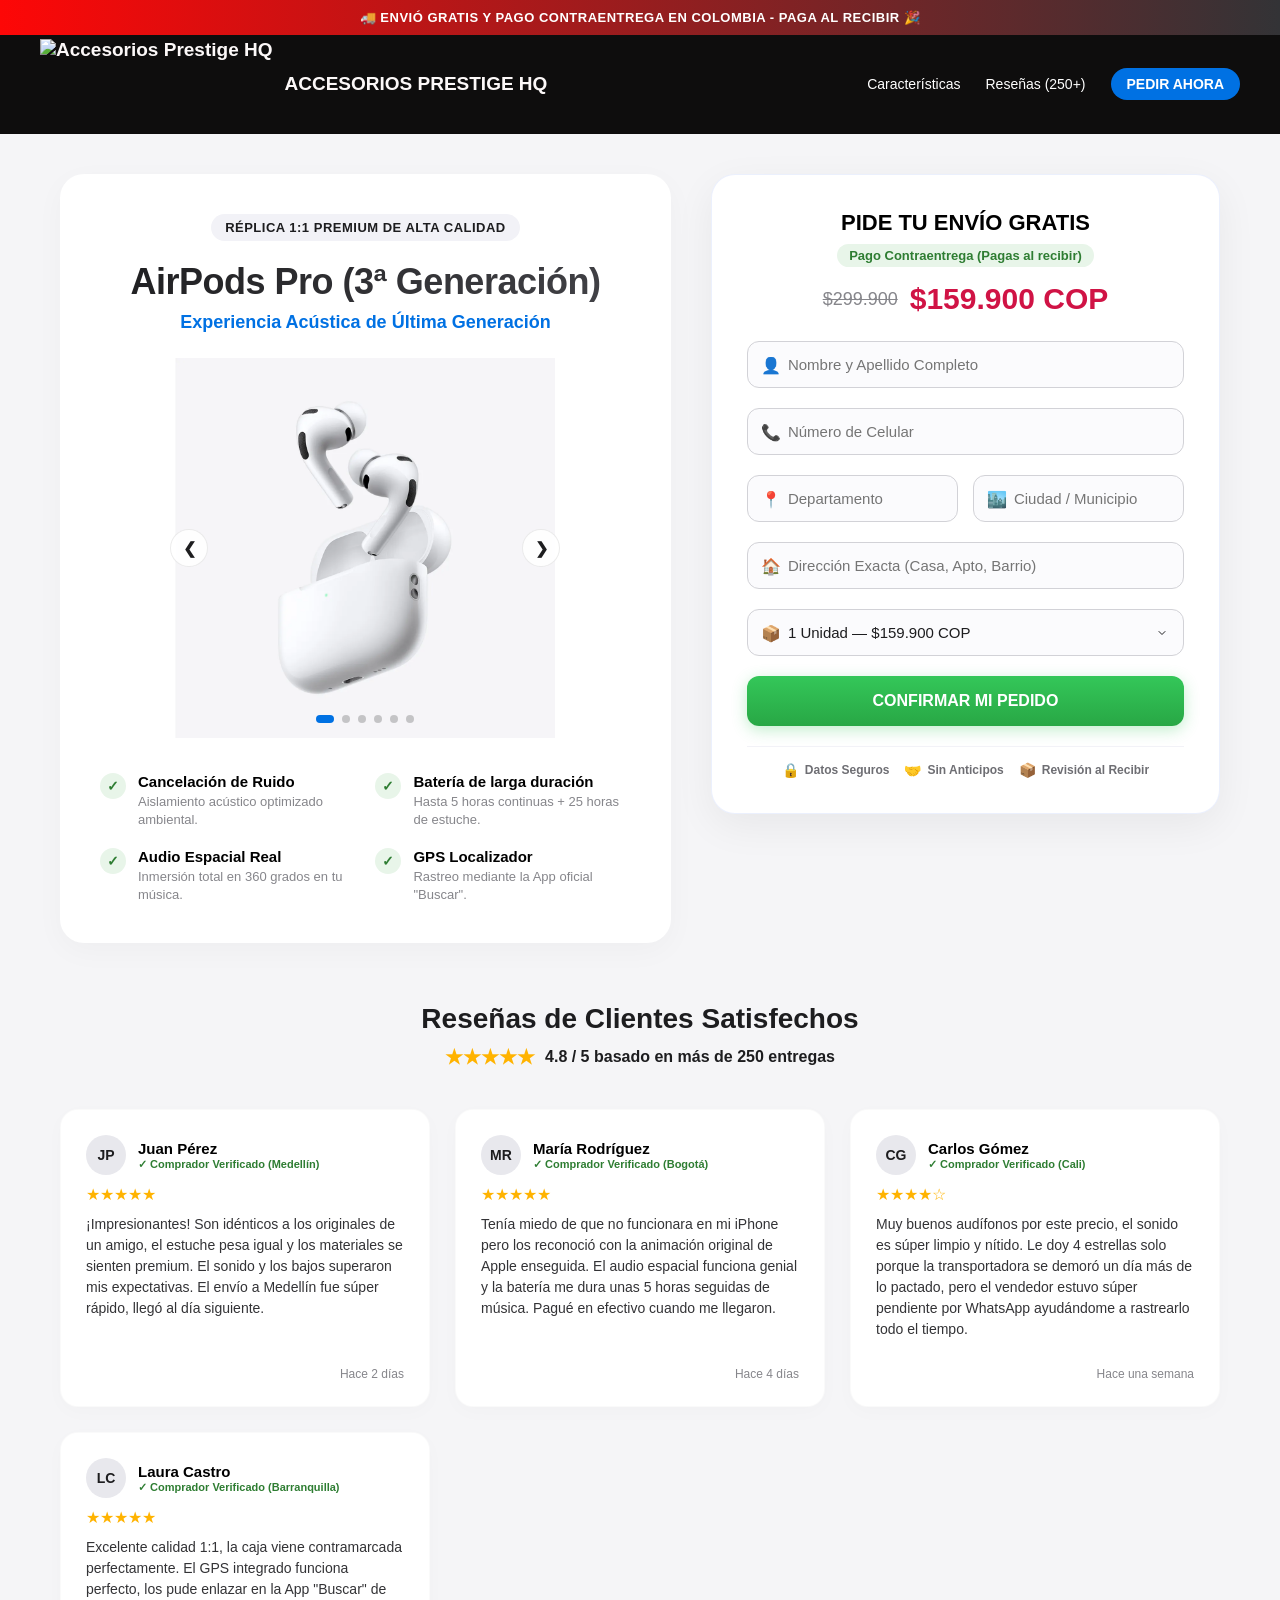
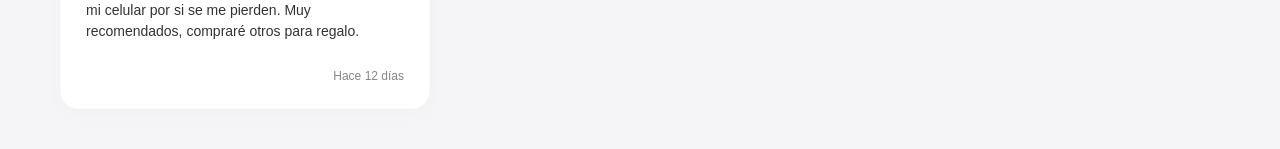
==== index.html @ 67b0e6d4 "LANDING PAGINA CREADA" ====
<!DOCTYPE html>
<html lang="es">
<head>
    <meta charset="UTF-8">
    <meta name="viewport" content="width=device-width, initial-scale=1.0">
    <title>AirPods Pro (3ª Generación) - Réplica 1:1 Premium</title>
    
    <link rel="icon" type="image/png" href="logo.png">
    
    <link rel="stylesheet" href="style.css">
</head>
<body>

    <div class="top-bar">
        🚚 ENVIÓ GRATIS Y PAGO CONTRAENTREGA EN COLOMBIA - PAGA AL RECIBIR 🎉
    </div>

    <nav class="navbar">
        <div class="logo-area">
            <img src="logo.png" alt="Accesorios Prestige HQ" class="brand-logo">
            <span>ACCESORIOS PRESTIGE HQ</span>
        </div>
        <ul class="nav-links">
            <li><a href="#caracteristicas">Características</a></li>
            <li><a href="#reseñas">Reseñas (250+)</a></li>
            <li><a href="#pedido-formulario" class="nav-btn">PEDIR AHORA</a></li>
        </ul>
    </nav>

    <div class="main-container">
        
        <section class="product-showcase" id="caracteristicas">
            <span class="badge-premium">RÉPLICA 1:1 PREMIUM DE ALTA CALIDAD</span>
            <h1 class="product-title">AirPods Pro (3ª Generación)</h1>
            <p class="product-subtitle">Experiencia Acústica de Última Generación</p>
            
            <div class="slider-container">
                <div class="slider">
                    <img src="airpods-1.png" alt="AirPods Pro 3ra Gen" class="slide active">
                    <img src="airpods-2.png" alt="Diseño Ergonómico" class="slide">
                    <img src="airpods-3.png" alt="Contenido de la caja" class="slide">
                    <img src="airpods-4.png" alt="Duración de batería" class="slide">
                    <img src="airpods-5.jpg" alt="Cancelación Activa de Ruido" class="slide">
                    <img src="airpods-6.jpg" alt="Ajuste seguro rediseñado" class="slide">
                </div>
                
                <button class="slider-btn prev-btn" onclick="moveSlide(-1)">&#10094;</button>
                <button class="slider-btn next-btn" onclick="moveSlide(1)">&#10095;</button>
                
                <div class="slider-dots">
                    <span class="dot active" onclick="currentSlide(0)"></span>
                    <span class="dot" onclick="currentSlide(1)"></span>
                    <span class="dot" onclick="currentSlide(2)"></span>
                    <span class="dot" onclick="currentSlide(3)"></span>
                    <span class="dot" onclick="currentSlide(4)"></span>
                    <span class="dot" onclick="currentSlide(5)"></span>
                </div>
            </div>

            <div class="features-list">
                <div class="feature-item">
                    <div class="feature-icon">✓</div>
                    <div class="feature-text">
                        <strong>Cancelación de Ruido</strong>
                        <span>Aislamiento acústico optimizado ambiental.</span>
                    </div>
                </div>
                <div class="feature-item">
                    <div class="feature-icon">✓</div>
                    <div class="feature-text">
                        <strong>Batería de larga duración</strong>
                        <span>Hasta 5 horas continuas + 25 horas de estuche.</span>
                    </div>
                </div>
                <div class="feature-item">
                    <div class="feature-icon">✓</div>
                    <div class="feature-text">
                        <strong>Audio Espacial Real</strong>
                        <span>Inmersión total en 360 grados en tu música.</span>
                    </div>
                </div>
                <div class="feature-item">
                    <div class="feature-icon">✓</div>
                    <div class="feature-text">
                        <strong>GPS Localizador</strong>
                        <span>Rastreo mediante la App oficial "Buscar".</span>
                    </div>
                </div>
            </div>
        </section>

        <section class="checkout-box" id="pedido-formulario">
            <div class="checkout-header">
                <h2>PIDE TU ENVÍO GRATIS</h2>
                <div class="shipping-badge">Pago Contraentrega (Pagas al recibir)</div>
                <div class="price-tag">
                    <span class="price-old">$299.900</span>
                    <span class="price-now">$159.900 COP</span>
                </div>
            </div>

            <form id="orderForm">
                <div class="form-grid">
                    
                    <div class="input-wrapper form-group-full">
                        <span class="input-icon">👤</span>
                        <input type="text" id="nombre" name="nombre" placeholder="Nombre y Apellido Completo" required>
                    </div>

                    <div class="input-wrapper form-group-full">
                        <span class="input-icon">📞</span>
                        <input type="tel" id="telefono" name="telefono" placeholder="Número de Celular" required>
                    </div>

                    <div class="input-wrapper">
                        <span class="input-icon">📍</span>
                        <input type="text" id="departamento" name="departamento" placeholder="Departamento" required>
                    </div>

                    <div class="input-wrapper">
                        <span class="input-icon">🏙️</span>
                        <input type="text" id="ciudad" name="ciudad" placeholder="Ciudad / Municipio" required>
                    </div>

                    <div class="input-wrapper form-group-full">
                        <span class="input-icon">🏠</span>
                        <input type="text" id="direccion" name="direccion" placeholder="Dirección Exacta (Casa, Apto, Barrio)" required>
                    </div>

                    <div class="input-wrapper form-group-full">
                        <span class="input-icon">📦</span>
                        <select id="cantidad" name="cantidad">
                            <option value="1">1 Unidad — $159.900 COP</option>
                            <option value="2">2 Unidades (Ahorra 15%) — $259.900 COP</option>
                            <option value="3">3 Unidades (Mayorista) — $329.900 COP</option>
                        </select>
                    </div>

                </div>

                <button type="submit" class="btn-submit-order" id="submitBtn">CONFIRMAR MI PEDIDO</button>
            </form>

            <div class="success-box" id="mensaje-exito">
                ¡Pedido registrado correctamente! 🎉 Nos comunicaremos contigo de inmediato por WhatsApp para coordinar la entrega en tu casa.
            </div>

            <div class="trust-badges">
                <div class="trust-item"><span class="icon">🔒</span> Datos Seguros</div>
                <div class="trust-item"><span class="icon">🤝</span> Sin Anticipos</div>
                <div class="trust-item"><span class="icon">📦</span> Revisión al Recibir</div>
            </div>
        </section>

    </div>

    <section class="reviews-section" id="reseñas">
        <div class="section-header">
            <h2>Reseñas de Clientes Satisfechos</h2>
            <div class="rating-overview">
                <span class="stars-global">★★★★★</span>
                <span><strong>4.8 / 5</strong> basado en más de 250 entregas</span>
            </div>
        </div>

        <div class="reviews-grid">
            <div class="review-card">
                <div class="review-top">
                    <div class="reviewer-info">
                        <div class="reviewer-avatar">JP</div>
                        <div>
                            <span class="reviewer-name">Juan Pérez</span>
                            <span class="reviewer-status">✓ Comprador Verificado (Medellín)</span>
                        </div>
                    </div>
                    <div class="stars-rating">★★★★★</div>
                    <p class="review-text">¡Impresionantes! Son idénticos a los originales de un amigo, el estuche pesa igual y los materiales se sienten premium. El sonido y los bajos superaron mis expectativas. El envío a Medellín fue súper rápido, llegó al día siguiente.</p>
                </div>
                <div class="review-date">Hace 2 días</div>
            </div>

            <div class="review-card">
                <div class="review-top">
                    <div class="reviewer-info">
                        <div class="reviewer-avatar">MR</div>
                        <div>
                            <span class="reviewer-name">María Rodríguez</span>
                            <span class="reviewer-status">✓ Comprador Verificado (Bogotá)</span>
                        </div>
                    </div>
                    <div class="stars-rating">★★★★★</div>
                    <p class="review-text">Tenía miedo de que no funcionara en mi iPhone pero los reconoció con la animación original de Apple enseguida. El audio espacial funciona genial y la batería me dura unas 5 horas seguidas de música. Pagué en efectivo cuando me llegaron.</p>
                </div>
                <div class="review-date">Hace 4 días</div>
            </div>

            <div class="review-card">
                <div class="review-top">
                    <div class="reviewer-info">
                        <div class="reviewer-avatar">CG</div>
                        <div>
                            <span class="reviewer-name">Carlos Gómez</span>
                            <span class="reviewer-status">✓ Comprador Verificado (Cali)</span>
                        </div>
                    </div>
                    <div class="stars-rating">★★★★☆</div>
                    <p class="review-text">Muy buenos audífonos por este precio, el sonido es súper limpio y nítido. Le doy 4 estrellas solo porque la transportadora se demoró un día más de lo pactado, pero el vendedor estuvo súper pendiente por WhatsApp ayudándome a rastrearlo todo el tiempo.</p>
                </div>
                <div class="review-date">Hace una semana</div>
            </div>

            <div class="review-card">
                <div class="review-top">
                    <div class="reviewer-info">
                        <div class="reviewer-avatar">LC</div>
                        <div>
                            <span class="reviewer-name">Laura Castro</span>
                            <span class="reviewer-status">✓ Comprador Verificado (Barranquilla)</span>
                        </div>
                    </div>
                    <div class="stars-rating">★★★★★</div>
                    <p class="review-text">Excelente calidad 1:1, la caja viene contramarcada perfectamente. El GPS integrado funciona perfecto, los pude enlazar en la App "Buscar" de mi celular por si se me pierden. Muy recomendados, compraré otros para regalo.</p>
                </div>
                <div class="review-date">Hace 12 días</div>
            </div>
        </div>
    </section>

    <script src="script.js"></script>
</body>
</html>
---- style.css ----
:root {
    --primary-blue: #0071e3;
    --primary-hover: #0077ed;
    --success-green: #34c759;
    --success-hover: #28a745;
    --bg-light: #f5f5f7;
    --text-dark: #fcf8f8;
    --text-muted: #86868b;
    --border-color: #d2d2d7;
}

* {
    margin: 0;
    padding: 0;
    box-sizing: border-box;
    font-family: -apple-system, BlinkMacSystemFont, "Segoe UI", Roboto, Helvetica, Arial, sans-serif;
}

body {
    background-color: var(--bg-light);
    color: var(--text-dark);
    overflow-x: hidden;
    -webkit-font-smoothing: antialiased;
}

/* Barra de Alerta superior - AHORA FIJA */
.top-bar {
    background: linear-gradient(90deg, #fd0707 0%, #333336 100%);
    color: #ffffff;
    text-align: center;
    padding: 10px 20px;
    font-size: 13px;
    font-weight: 600;
    letter-spacing: 0.5px;
    
    /* Código nuevo para fijarla */
    position: sticky;
    top: 0;
    z-index: 101; /* Un nivel más arriba que el menú */
}

/* Barra de Navegación - AHORA AJUSTADA */
.navbar {
    background-color: rgb(14, 13, 13);
    backdrop-filter: blur(20px);
    -webkit-backdrop-filter: blur(20px);
    border-bottom: 1px solid rgba(0, 0, 0, 0.05);
    padding: 4px 40px;
    display: flex;
    justify-content: space-between;
    align-items: center;
    
    position: sticky;
    top: 35px; /* <- Cambiado de 0 a 35px para que ruede debajo de la barra negra */
    z-index: 100;
}

.logo-area {
    display: flex;
    align-items: center;
    gap: 12px;
    font-weight: 700;
    font-size: 19px;
    color: var(--text-dark);
}

/* ESTILO DEL LOGO PREMIUM NUEVO */
.brand-logo {
    height: 90px; /* Ajuste óptico perfecto para tu logo */
    width: auto;
    object-fit: contain;
}

.nav-links {
    display: flex;
    gap: 25px;
    list-style: none;
}

.nav-links a {
    text-decoration: none;
    color: #ffffff;
    font-size: 14px;
    font-weight: 500;
    transition: color 0.2s;
}

.nav-links a:hover {
    color: var(--primary-blue);
}

.nav-btn {
    background-color: var(--primary-blue);
    color: white !important;
    padding: 8px 16px;
    border-radius: 20px;
    font-weight: 600 !important;
    transition: background 0.2s;
}

.nav-btn:hover {
    background-color: var(--primary-hover);
}

/* Contenedor Principal de Dos Columnas */
.main-container {
    max-width: 1200px;
    margin: 40px auto;
    padding: 0 20px;
    display: grid;
    grid-template-columns: 1.2fr 1fr;
    gap: 40px;
    align-items: start;
}

@media (max-width: 992px) {
    .main-container {
        grid-template-columns: 1fr;
        margin: 20px auto;
        gap: 30px;
    }
}

/* Columna Izquierda: Presentación de Producto */
.product-showcase {
    background: #ffffff;
    border-radius: 24px;
    padding: 40px;
    box-shadow: 0 8px 30px rgba(0, 0, 0, 0.03);
    text-align: center;
}

.badge-premium {
    display: inline-block;
    background-color: #f2f2f7;
    color: #1d1d1f;
    padding: 6px 14px;
    border-radius: 20px;
    font-size: 13px;
    font-weight: 600;
    margin-bottom: 20px;
    text-transform: uppercase;
    letter-spacing: 0.5px;
}

.product-title {
    font-size: 36px;
    font-weight: 800;
    line-height: 1.15;
    letter-spacing: -0.5px;
    margin-bottom: 10px;
    background: linear-gradient(135deg, #1d1d1f 0%, #434348 100%);
    -webkit-background-clip: text;
    -webkit-text-fill-color: transparent;
}

.product-subtitle {
    font-size: 18px;
    color: var(--primary-blue);
    font-weight: 600;
    margin-bottom: 25px;
}

/* ==========================================================================
   NUEVO BLOQUE: ESTILOS DEL CARRUSEL DE IMÁGENES INTERACTIVO
   ========================================================================== */
.slider-container {
    position: relative;
    max-width: 420px;
    margin: 20px auto;
    overflow: hidden;
    border-radius: 16px;
    background-color: #ffffff;
}

.slider {
    position: relative;
    width: 100%;
    height: 380px;
    display: flex;
    align-items: center;
    justify-content: center;
}

.slide {
    position: absolute;
    width: 100%;
    height: 100%;
    object-fit: contain;
    opacity: 0;
    transition: opacity 0.4s ease-in-out;
    pointer-events: none;
}

.slide.active {
    opacity: 1;
    pointer-events: auto;
}

/* Botones de Flechas del Carrusel */
.slider-btn {
    position: absolute;
    top: 50%;
    transform: translateY(-50%);
    background-color: rgba(255, 255, 255, 0.85);
    backdrop-filter: blur(4px);
    -webkit-backdrop-filter: blur(4px);
    color: #1d1d1f;
    border: 1px solid rgba(0,0,0,0.08);
    font-size: 16px;
    font-weight: bold;
    width: 38px;
    height: 38px;
    border-radius: 50%;
    cursor: pointer;
    display: flex;
    align-items: center;
    justify-content: center;
    transition: all 0.2s ease;
    z-index: 10;
}

.slider-btn:hover {
    background-color: #ffffff;
    box-shadow: 0 4px 12px rgba(0,0,0,0.15);
}

.prev-btn { left: 15px; }
.next-btn { right: 15px; }

/* Puntos Indicadores Inferiores */
.slider-dots {
    position: absolute;
    bottom: 15px;
    left: 50%;
    transform: translateX(-50%);
    display: flex;
    gap: 8px;
    z-index: 10;
}

.dot {
    width: 8px;
    height: 8px;
    border-radius: 50%;
    background-color: rgba(0, 0, 0, 0.2);
    cursor: pointer;
    transition: all 0.2s ease;
}

.dot.active {
    background-color: var(--primary-blue);
    width: 18px;
    border-radius: 4px;
}
/* ========================================================================== */

/* Características con iconos */
.features-list {
    text-align: left;
    margin-top: 35px;
    display: grid;
    grid-template-columns: 1fr 1fr;
    gap: 20px;
}

@media (max-width: 576px) {
    .features-list {
        grid-template-columns: 1fr;
    }
}

.feature-item {
    display: flex;
    align-items: flex-start;
    gap: 12px;
}

.feature-icon {
    background-color: #e8f5e9;
    color: #2e7d32;
    width: 26px;
    height: 26px;
    border-radius: 50%;
    display: flex;
    align-items: center;
    justify-content: center;
    font-size: 14px;
    flex-shrink: 0;
    font-weight: bold;
}

.feature-text strong {
    display: block;
    font-size: 15px;
    margin-bottom: 2px;
    color: black;
}

.feature-text span {
    font-size: 13px;
    color: var(--text-muted);
}

/* Columna Derecha: Formulario Moderno */
.checkout-box {
    background: #ffffff;
    border-radius: 24px;
    padding: 35px;
    box-shadow: 0 12px 40px rgba(0, 0, 0, 0.06);
    border: 1px solid rgba(0, 71, 227, 0.08);
    position: sticky;
    top: 140px; /* Ajustado para que ruede bien debajo del navbar negro fijo */
}

.checkout-header {
    text-align: center;
    margin-bottom: 25px;
    color: black;
}

.checkout-header h2 {
    font-size: 22px;
    font-weight: 700;
    margin-bottom: 8px;
}

.price-tag {
    display: flex;
    align-items: center;
    justify-content: center;
    gap: 12px;
    margin: 15px 0;
}

.price-now {
    font-size: 30px;
    font-weight: 800;
    color: #d01345;
}

.price-old {
    font-size: 18px;
    text-decoration: line-through;
    color: var(--text-muted);
}

.shipping-badge {
    display: inline-block;
    background-color: #e8f5e9;
    color: #2e7d32;
    padding: 4px 12px;
    border-radius: 12px;
    font-size: 13px;
    font-weight: 700;
}

/* Grid de Inputs */
.form-grid {
    display: grid;
    grid-template-columns: 1fr 1fr;
    gap: 15px;
}

@media (max-width: 576px) {
    .form-grid {
        grid-template-columns: 1fr;
    }
}

.form-group-full {
    grid-column: span 2;
}

@media (max-width: 576px) {
    .form-group-full {
        grid-column: span 1;
    }
}

.input-wrapper {
    position: relative;
    margin-bottom: 5px;
}

.input-wrapper input, .input-wrapper select {
    width: 100%;
    padding: 14px 14px 14px 40px;
    border: 1px solid var(--border-color);
    border-radius: 12px;
    font-size: 15px;
    color: #1d1d1f; /* Corregido: Letra oscura dentro de los campos para que se pueda leer bien */
    background-color: #fbfbfd;
    transition: all 0.2s;
    outline: none;
    appearance: none;
    -webkit-appearance: none;
}

.input-wrapper select {
    padding-right: 40px;
    background-image: url("data:image/svg+xml,%3Csvg xmlns='http://www.w3.org/2000/svg' width='12' height='12' viewBox='0 0 24 24' fill='none' stroke='%231d1d1f' stroke-width='2' stroke-linecap='round' stroke-linejoin='round'%3E%3Cpolyline points='6 9 12 15 18 9'%3E%3C/polyline%3E%3C/svg%3E");
    background-repeat: no-repeat;
    background-position: calc(100% - 15px) center;
}

.input-wrapper input:focus, .input-wrapper select:focus {
    border-color: var(--primary-blue);
    background-color: #ffffff;
    box-shadow: 0 0 0 4px rgba(0, 113, 227, 0.1);
}

.input-icon {
    position: absolute;
    left: 14px;
    top: 50%;
    transform: translateY(-50%);
    color: #86868b;
    font-size: 16px;
    display: flex;
    align-items: center;
    justify-content: center;
    pointer-events: none;
}

.btn-submit-order {
    width: 100%;
    background: linear-gradient(180deg, #34c759 0%, #28a745 100%);
    color: white;
    border: none;
    padding: 16px;
    font-size: 16px;
    font-weight: 700;
    border-radius: 12px;
    cursor: pointer;
    margin-top: 15px;
    box-shadow: 0 4px 15px rgba(52, 199, 89, 0.3);
    transition: all 0.2s;
}

.btn-submit-order:hover {
    transform: translateY(-1px);
    box-shadow: 0 6px 20px rgba(52, 199, 89, 0.4);
}

.btn-submit-order:disabled {
    background: #d2d2d7;
    box-shadow: none;
    cursor: not-allowed;
}

/* Sellos de Confianza */
.trust-badges {
    display: flex;
    justify-content: center;
    gap: 15px;
    margin-top: 20px;
    padding-top: 15px;
    border-top: 1px solid #f2f2f7;
}

.trust-item {
    display: flex;
    align-items: center;
    gap: 6px;
    font-size: 12px;
    font-weight: 600;
    color: #6e6e73;
}

.trust-item span.icon {
    color: #28a745;
    font-size: 14px;
}

/* Sección de Reseñas */
.reviews-section {
    max-width: 1200px;
    margin: 60px auto 40px auto;
    padding: 0 20px;
}

.section-header {
    text-align: center;
    margin-bottom: 40px;
    color: #1d1d1f;
}

.section-header h2 {
    font-size: 28px;
    font-weight: 700;
    margin-bottom: 10px;
}

.rating-overview {
    display: flex;
    align-items: center;
    justify-content: center;
    gap: 10px;
    font-size: 16px;
    font-weight: 600;
}

.stars-global {
    color: #ffb300;
    font-size: 20px;
}

.reviews-grid {
    display: grid;
    grid-template-columns: repeat(auto-fit, minmax(300px, 1fr));
    gap: 25px;
}

.review-card {
    background: #ffffff;
    border-radius: 18px;
    padding: 25px;
    box-shadow: 0 5px 20px rgba(0,0,0,0.02);
    border: 1px solid rgba(0,0,0,0.02);
    display: flex;
    flex-direction: column;
    justify-content: space-between;
}

.review-top {
    margin-bottom: 12px;
}

.reviewer-info {
    display: flex;
    align-items: center;
    gap: 12px;
    margin-bottom: 10px;
}

.reviewer-avatar {
    width: 40px;
    height: 40px;
    background-color: #e8e8ed;
    border-radius: 50%;
    display: flex;
    align-items: center;
    justify-content: center;
    font-weight: 700;
    color: #1d1d1f; /* Ajustado el  avatar del cliente para leer las iniciales en negro */
    font-size: 14px;
}

.reviewer-name {
    font-size: 15px;
    font-weight: 600;
    color: black;
}

.reviewer-status {
    display: block;
    font-size: 11px;
    color: #2e7d32;
    font-weight: 600;
}

.stars-rating {
    color: #ffb300;
    font-size: 16px;
    margin-bottom: 10px;
}

.review-text {
    font-size: 14px;
    line-height: 1.5;
    color: #333336;
}

.review-date {
    font-size: 12px;
    color: var(--text-muted);
    margin-top: 15px;
    text-align: right;
}

/* Mensaje Éxito */
.success-box {
    display: none;
    background-color: #e8f5e9;
    border: 1px solid #c8e6c9;
    color: #2e7d32;
    padding: 20px;
    border-radius: 12px;
    text-align: center;
    margin-top: 20px;
    font-weight: 600;
}
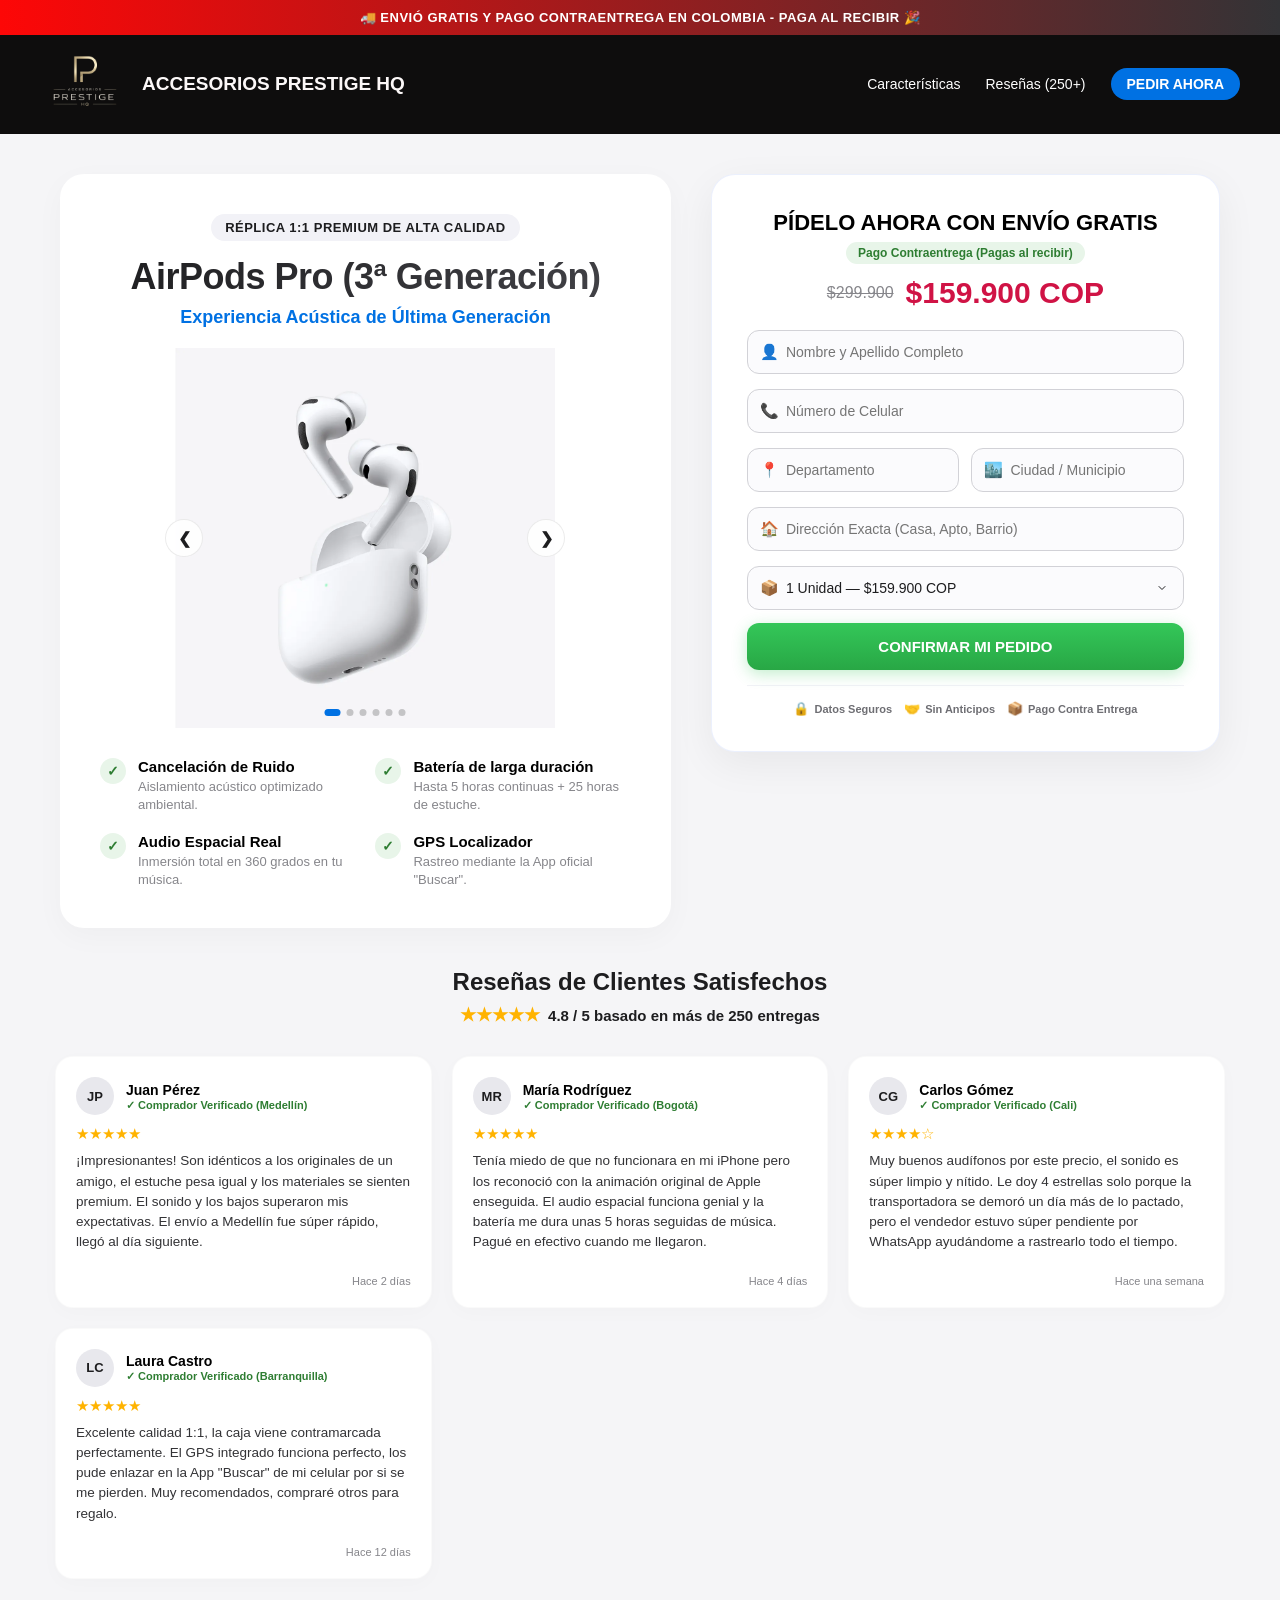
==== commit 31aee944: "AJUSTES ajustes en texto" ====
--- a/index.html
+++ b/index.html
@@ -91,7 +91,7 @@
 
         <section class="checkout-box" id="pedido-formulario">
             <div class="checkout-header">
-                <h2>PIDE TU ENVÍO GRATIS</h2>
+                <h2>PÍDELO AHORA CON ENVÍO GRATIS</h2>
                 <div class="shipping-badge">Pago Contraentrega (Pagas al recibir)</div>
                 <div class="price-tag">
                     <span class="price-old">$299.900</span>
@@ -148,7 +148,7 @@
             <div class="trust-badges">
                 <div class="trust-item"><span class="icon">🔒</span> Datos Seguros</div>
                 <div class="trust-item"><span class="icon">🤝</span> Sin Anticipos</div>
-                <div class="trust-item"><span class="icon">📦</span> Revisión al Recibir</div>
+                <div class="trust-item"><span class="icon">📦</span> Pago Contra Entrega</div>
             </div>
         </section>
 
--- a/style.css
+++ b/style.css
@@ -23,7 +23,7 @@
     -webkit-font-smoothing: antialiased;
 }
 
-/* Barra de Alerta superior - AHORA FIJA */
+/* Barra de Alerta superior - FIJA */
 .top-bar {
     background: linear-gradient(90deg, #fd0707 0%, #333336 100%);
     color: #ffffff;
@@ -32,27 +32,30 @@
     font-size: 13px;
     font-weight: 600;
     letter-spacing: 0.5px;
-    
-    /* Código nuevo para fijarla */
     position: sticky;
     top: 0;
-    z-index: 101; /* Un nivel más arriba que el menú */
-}
-
-/* Barra de Navegación - AHORA AJUSTADA */
+    z-index: 101;
+}
+
+/* Barra de Navegación adaptable */
 .navbar {
     background-color: rgb(14, 13, 13);
     backdrop-filter: blur(20px);
     -webkit-backdrop-filter: blur(20px);
     border-bottom: 1px solid rgba(0, 0, 0, 0.05);
-    padding: 4px 40px;
+    padding: 8px 15px; 
     display: flex;
     justify-content: space-between;
     align-items: center;
-    
     position: sticky;
-    top: 35px; /* <- Cambiado de 0 a 35px para que ruede debajo de la barra negra */
+    top: 35px; 
     z-index: 100;
+}
+
+@media (min-width: 768px) {
+    .navbar {
+        padding: 4px 40px;
+    }
 }
 
 .logo-area {
@@ -60,29 +63,52 @@
     align-items: center;
     gap: 12px;
     font-weight: 700;
-    font-size: 19px;
+    font-size: 16px;
     color: var(--text-dark);
 }
 
-/* ESTILO DEL LOGO PREMIUM NUEVO */
+@media (min-width: 576px) {
+    .logo-area {
+        font-size: 19px;
+    }
+}
+
 .brand-logo {
-    height: 90px; /* Ajuste óptico perfecto para tu logo */
+    height: 60px;
     width: auto;
     object-fit: contain;
 }
 
+@media (min-width: 768px) {
+    .brand-logo {
+        height: 90px;
+    }
+}
+
 .nav-links {
     display: flex;
-    gap: 25px;
+    gap: 12px;
     list-style: none;
+}
+
+@media (min-width: 768px) {
+    .nav-links {
+        gap: 25px;
+    }
 }
 
 .nav-links a {
     text-decoration: none;
     color: #ffffff;
-    font-size: 14px;
+    font-size: 12px;
     font-weight: 500;
     transition: color 0.2s;
+}
+
+@media (min-width: 768px) {
+    .nav-links a {
+        font-size: 14px;
+    }
 }
 
 .nav-links a:hover {
@@ -92,32 +118,39 @@
 .nav-btn {
     background-color: var(--primary-blue);
     color: white !important;
-    padding: 8px 16px;
+    padding: 6px 12px;
     border-radius: 20px;
     font-weight: 600 !important;
     transition: background 0.2s;
 }
 
+@media (min-width: 768px) {
+    .nav-btn {
+        padding: 8px 16px;
+    }
+}
+
 .nav-btn:hover {
     background-color: var(--primary-hover);
 }
 
-/* Contenedor Principal de Dos Columnas */
+/* Contenedor Principal (Celular: 1 Columna, PC: 2 Columnas) */
 .main-container {
     max-width: 1200px;
-    margin: 40px auto;
-    padding: 0 20px;
+    margin: 20px auto;
+    padding: 0 15px;
     display: grid;
-    grid-template-columns: 1.2fr 1fr;
-    gap: 40px;
+    grid-template-columns: 1fr;
+    gap: 25px;
     align-items: start;
 }
 
-@media (max-width: 992px) {
+@media (min-width: 993px) {
     .main-container {
-        grid-template-columns: 1fr;
-        margin: 20px auto;
-        gap: 30px;
+        grid-template-columns: 1.2fr 1fr;
+        margin: 40px auto;
+        padding: 0 20px;
+        gap: 40px;
     }
 }
 
@@ -125,9 +158,15 @@
 .product-showcase {
     background: #ffffff;
     border-radius: 24px;
-    padding: 40px;
+    padding: 25px;
     box-shadow: 0 8px 30px rgba(0, 0, 0, 0.03);
     text-align: center;
+}
+
+@media (min-width: 768px) {
+    .product-showcase {
+        padding: 40px;
+    }
 }
 
 .badge-premium {
@@ -136,15 +175,21 @@
     color: #1d1d1f;
     padding: 6px 14px;
     border-radius: 20px;
-    font-size: 13px;
-    font-weight: 600;
-    margin-bottom: 20px;
+    font-size: 11px;
+    font-weight: 600;
+    margin-bottom: 15px;
     text-transform: uppercase;
     letter-spacing: 0.5px;
 }
 
+@media (min-width: 768px) {
+    .badge-premium {
+        font-size: 13px;
+    }
+}
+
 .product-title {
-    font-size: 36px;
+    font-size: 26px;
     font-weight: 800;
     line-height: 1.15;
     letter-spacing: -0.5px;
@@ -154,20 +199,31 @@
     -webkit-text-fill-color: transparent;
 }
 
+@media (min-width: 768px) {
+    .product-title {
+        font-size: 36px;
+    }
+}
+
 .product-subtitle {
-    font-size: 18px;
+    font-size: 15px;
     color: var(--primary-blue);
     font-weight: 600;
-    margin-bottom: 25px;
-}
-
-/* ==========================================================================
-   NUEVO BLOQUE: ESTILOS DEL CARRUSEL DE IMÁGENES INTERACTIVO
-   ========================================================================== */
+    margin-bottom: 20px;
+}
+
+@media (min-width: 768px) {
+    .product-subtitle {
+        font-size: 18px;
+    }
+}
+
+/* Carrusel de Imágenes Responsivo */
 .slider-container {
     position: relative;
+    width: 100%;
     max-width: 420px;
-    margin: 20px auto;
+    margin: 15px auto;
     overflow: hidden;
     border-radius: 16px;
     background-color: #ffffff;
@@ -176,10 +232,16 @@
 .slider {
     position: relative;
     width: 100%;
-    height: 380px;
-    display: flex;
-    align-items: center;
-    justify-content: center;
+    height: 300px;
+    display: flex;
+    align-items: center;
+    justify-content: center;
+}
+
+@media (min-width: 768px) {
+    .slider {
+        height: 380px;
+    }
 }
 
 .slide {
@@ -197,7 +259,6 @@
     pointer-events: auto;
 }
 
-/* Botones de Flechas del Carrusel */
 .slider-btn {
     position: absolute;
     top: 50%;
@@ -207,10 +268,10 @@
     -webkit-backdrop-filter: blur(4px);
     color: #1d1d1f;
     border: 1px solid rgba(0,0,0,0.08);
-    font-size: 16px;
+    font-size: 14px;
     font-weight: bold;
-    width: 38px;
-    height: 38px;
+    width: 34px;
+    height: 34px;
     border-radius: 50%;
     cursor: pointer;
     display: flex;
@@ -218,6 +279,14 @@
     justify-content: center;
     transition: all 0.2s ease;
     z-index: 10;
+}
+
+@media (min-width: 768px) {
+    .slider-btn {
+        width: 38px;
+        height: 38px;
+        font-size: 16px;
+    }
 }
 
 .slider-btn:hover {
@@ -225,23 +294,22 @@
     box-shadow: 0 4px 12px rgba(0,0,0,0.15);
 }
 
-.prev-btn { left: 15px; }
-.next-btn { right: 15px; }
-
-/* Puntos Indicadores Inferiores */
+.prev-btn { left: 10px; }
+.next-btn { right: 10px; }
+
 .slider-dots {
     position: absolute;
-    bottom: 15px;
+    bottom: 12px;
     left: 50%;
     transform: translateX(-50%);
     display: flex;
-    gap: 8px;
+    gap: 6px;
     z-index: 10;
 }
 
 .dot {
-    width: 8px;
-    height: 8px;
+    width: 7px;
+    height: 7px;
     border-radius: 50%;
     background-color: rgba(0, 0, 0, 0.2);
     cursor: pointer;
@@ -250,23 +318,23 @@
 
 .dot.active {
     background-color: var(--primary-blue);
-    width: 18px;
+    width: 16px;
     border-radius: 4px;
 }
-/* ========================================================================== */
-
-/* Características con iconos */
+
+/* Características en lista */
 .features-list {
     text-align: left;
-    margin-top: 35px;
+    margin-top: 30px;
     display: grid;
-    grid-template-columns: 1fr 1fr;
-    gap: 20px;
-}
-
-@media (max-width: 576px) {
+    grid-template-columns: 1fr;
+    gap: 15px;
+}
+
+@media (min-width: 577px) {
     .features-list {
-        grid-template-columns: 1fr;
+        grid-template-columns: 1fr 1fr;
+        gap: 20px;
     }
 }
 
@@ -302,27 +370,41 @@
     color: var(--text-muted);
 }
 
-/* Columna Derecha: Formulario Moderno */
+/* Caja de Pedido Adaptable */
 .checkout-box {
     background: #ffffff;
     border-radius: 24px;
-    padding: 35px;
+    padding: 22px;
     box-shadow: 0 12px 40px rgba(0, 0, 0, 0.06);
     border: 1px solid rgba(0, 71, 227, 0.08);
-    position: sticky;
-    top: 140px; /* Ajustado para que ruede bien debajo del navbar negro fijo */
+    position: relative;
+    top: 0;
+}
+
+@media (min-width: 993px) {
+    .checkout-box {
+        padding: 35px;
+        position: sticky;
+        top: 140px; 
+    }
 }
 
 .checkout-header {
     text-align: center;
-    margin-bottom: 25px;
+    margin-bottom: 20px;
     color: black;
 }
 
 .checkout-header h2 {
-    font-size: 22px;
+    font-size: 20px;
     font-weight: 700;
-    margin-bottom: 8px;
+    margin-bottom: 6px;
+}
+
+@media (min-width: 768px) {
+    .checkout-header h2 {
+        font-size: 22px;
+    }
 }
 
 .price-tag {
@@ -330,17 +412,23 @@
     align-items: center;
     justify-content: center;
     gap: 12px;
-    margin: 15px 0;
+    margin: 12px 0;
 }
 
 .price-now {
-    font-size: 30px;
+    font-size: 26px;
     font-weight: 800;
     color: #d01345;
 }
 
+@media (min-width: 768px) {
+    .price-now {
+        font-size: 30px;
+    }
+}
+
 .price-old {
-    font-size: 18px;
+    font-size: 16px;
     text-decoration: line-through;
     color: var(--text-muted);
 }
@@ -351,15 +439,14 @@
     color: #2e7d32;
     padding: 4px 12px;
     border-radius: 12px;
-    font-size: 13px;
+    font-size: 12px;
     font-weight: 700;
 }
 
-/* Grid de Inputs */
 .form-grid {
     display: grid;
     grid-template-columns: 1fr 1fr;
-    gap: 15px;
+    gap: 12px;
 }
 
 @media (max-width: 576px) {
@@ -380,16 +467,16 @@
 
 .input-wrapper {
     position: relative;
-    margin-bottom: 5px;
+    margin-bottom: 3px;
 }
 
 .input-wrapper input, .input-wrapper select {
     width: 100%;
-    padding: 14px 14px 14px 40px;
+    padding: 13px 13px 13px 38px;
     border: 1px solid var(--border-color);
     border-radius: 12px;
-    font-size: 15px;
-    color: #1d1d1f; /* Corregido: Letra oscura dentro de los campos para que se pueda leer bien */
+    font-size: 14px;
+    color: #1d1d1f; 
     background-color: #fbfbfd;
     transition: all 0.2s;
     outline: none;
@@ -398,7 +485,7 @@
 }
 
 .input-wrapper select {
-    padding-right: 40px;
+    padding-right: 38px;
     background-image: url("data:image/svg+xml,%3Csvg xmlns='http://www.w3.org/2000/svg' width='12' height='12' viewBox='0 0 24 24' fill='none' stroke='%231d1d1f' stroke-width='2' stroke-linecap='round' stroke-linejoin='round'%3E%3Cpolyline points='6 9 12 15 18 9'%3E%3C/polyline%3E%3C/svg%3E");
     background-repeat: no-repeat;
     background-position: calc(100% - 15px) center;
@@ -412,11 +499,11 @@
 
 .input-icon {
     position: absolute;
-    left: 14px;
+    left: 13px;
     top: 50%;
     transform: translateY(-50%);
     color: #86868b;
-    font-size: 16px;
+    font-size: 15px;
     display: flex;
     align-items: center;
     justify-content: center;
@@ -428,12 +515,12 @@
     background: linear-gradient(180deg, #34c759 0%, #28a745 100%);
     color: white;
     border: none;
-    padding: 16px;
-    font-size: 16px;
+    padding: 15px;
+    font-size: 15px;
     font-weight: 700;
     border-radius: 12px;
     cursor: pointer;
-    margin-top: 15px;
+    margin-top: 10px;
     box-shadow: 0 4px 15px rgba(52, 199, 89, 0.3);
     transition: all 0.2s;
 }
@@ -449,12 +536,11 @@
     cursor: not-allowed;
 }
 
-/* Sellos de Confianza */
 .trust-badges {
     display: flex;
     justify-content: center;
-    gap: 15px;
-    margin-top: 20px;
+    gap: 12px;
+    margin-top: 15px;
     padding-top: 15px;
     border-top: 1px solid #f2f2f7;
 }
@@ -462,60 +548,60 @@
 .trust-item {
     display: flex;
     align-items: center;
-    gap: 6px;
-    font-size: 12px;
+    gap: 5px;
+    font-size: 11px;
     font-weight: 600;
     color: #6e6e73;
 }
 
 .trust-item span.icon {
     color: #28a745;
-    font-size: 14px;
+    font-size: 13px;
 }
 
 /* Sección de Reseñas */
 .reviews-section {
     max-width: 1200px;
-    margin: 60px auto 40px auto;
-    padding: 0 20px;
+    margin: 40px auto;
+    padding: 0 15px;
 }
 
 .section-header {
     text-align: center;
-    margin-bottom: 40px;
+    margin-bottom: 30px;
     color: #1d1d1f;
 }
 
 .section-header h2 {
-    font-size: 28px;
+    font-size: 24px;
     font-weight: 700;
-    margin-bottom: 10px;
+    margin-bottom: 8px;
 }
 
 .rating-overview {
     display: flex;
     align-items: center;
     justify-content: center;
-    gap: 10px;
-    font-size: 16px;
+    gap: 8px;
+    font-size: 15px;
     font-weight: 600;
 }
 
 .stars-global {
     color: #ffb300;
-    font-size: 20px;
+    font-size: 18px;
 }
 
 .reviews-grid {
     display: grid;
-    grid-template-columns: repeat(auto-fit, minmax(300px, 1fr));
-    gap: 25px;
+    grid-template-columns: repeat(auto-fit, minmax(280px, 1fr));
+    gap: 20px;
 }
 
 .review-card {
     background: #ffffff;
     border-radius: 18px;
-    padding: 25px;
+    padding: 20px;
     box-shadow: 0 5px 20px rgba(0,0,0,0.02);
     border: 1px solid rgba(0,0,0,0.02);
     display: flex;
@@ -524,7 +610,7 @@
 }
 
 .review-top {
-    margin-bottom: 12px;
+    margin-bottom: 10px;
 }
 
 .reviewer-info {
@@ -535,20 +621,20 @@
 }
 
 .reviewer-avatar {
-    width: 40px;
-    height: 40px;
+    width: 38px;
+    height: 38px;
     background-color: #e8e8ed;
     border-radius: 50%;
     display: flex;
     align-items: center;
     justify-content: center;
     font-weight: 700;
-    color: #1d1d1f; /* Ajustado el  avatar del cliente para leer las iniciales en negro */
+    color: #1d1d1f; 
+    font-size: 13px;
+}
+
+.reviewer-name {
     font-size: 14px;
-}
-
-.reviewer-name {
-    font-size: 15px;
     font-weight: 600;
     color: black;
 }
@@ -562,39 +648,32 @@
 
 .stars-rating {
     color: #ffb300;
-    font-size: 16px;
-    margin-bottom: 10px;
+    font-size: 15px;
+    margin-bottom: 8px;
 }
 
 .review-text {
-    font-size: 14px;
+    font-size: 13.5px;
     line-height: 1.5;
     color: #333336;
 }
 
 .review-date {
-    font-size: 12px;
+    font-size: 11px;
     color: var(--text-muted);
-    margin-top: 15px;
+    margin-top: 12px;
     text-align: right;
 }
 
-/* Mensaje Éxito */
 .success-box {
     display: none;
     background-color: #e8f5e9;
     border: 1px solid #c8e6c9;
     color: #2e7d32;
-    padding: 20px;
+    padding: 15px;
     border-radius: 12px;
     text-align: center;
-    margin-top: 20px;
-    font-weight: 600;
-}
-
-
-
-
-
-
-
+    margin-top: 15px;
+    font-weight: 600;
+    font-size: 14px;
+}
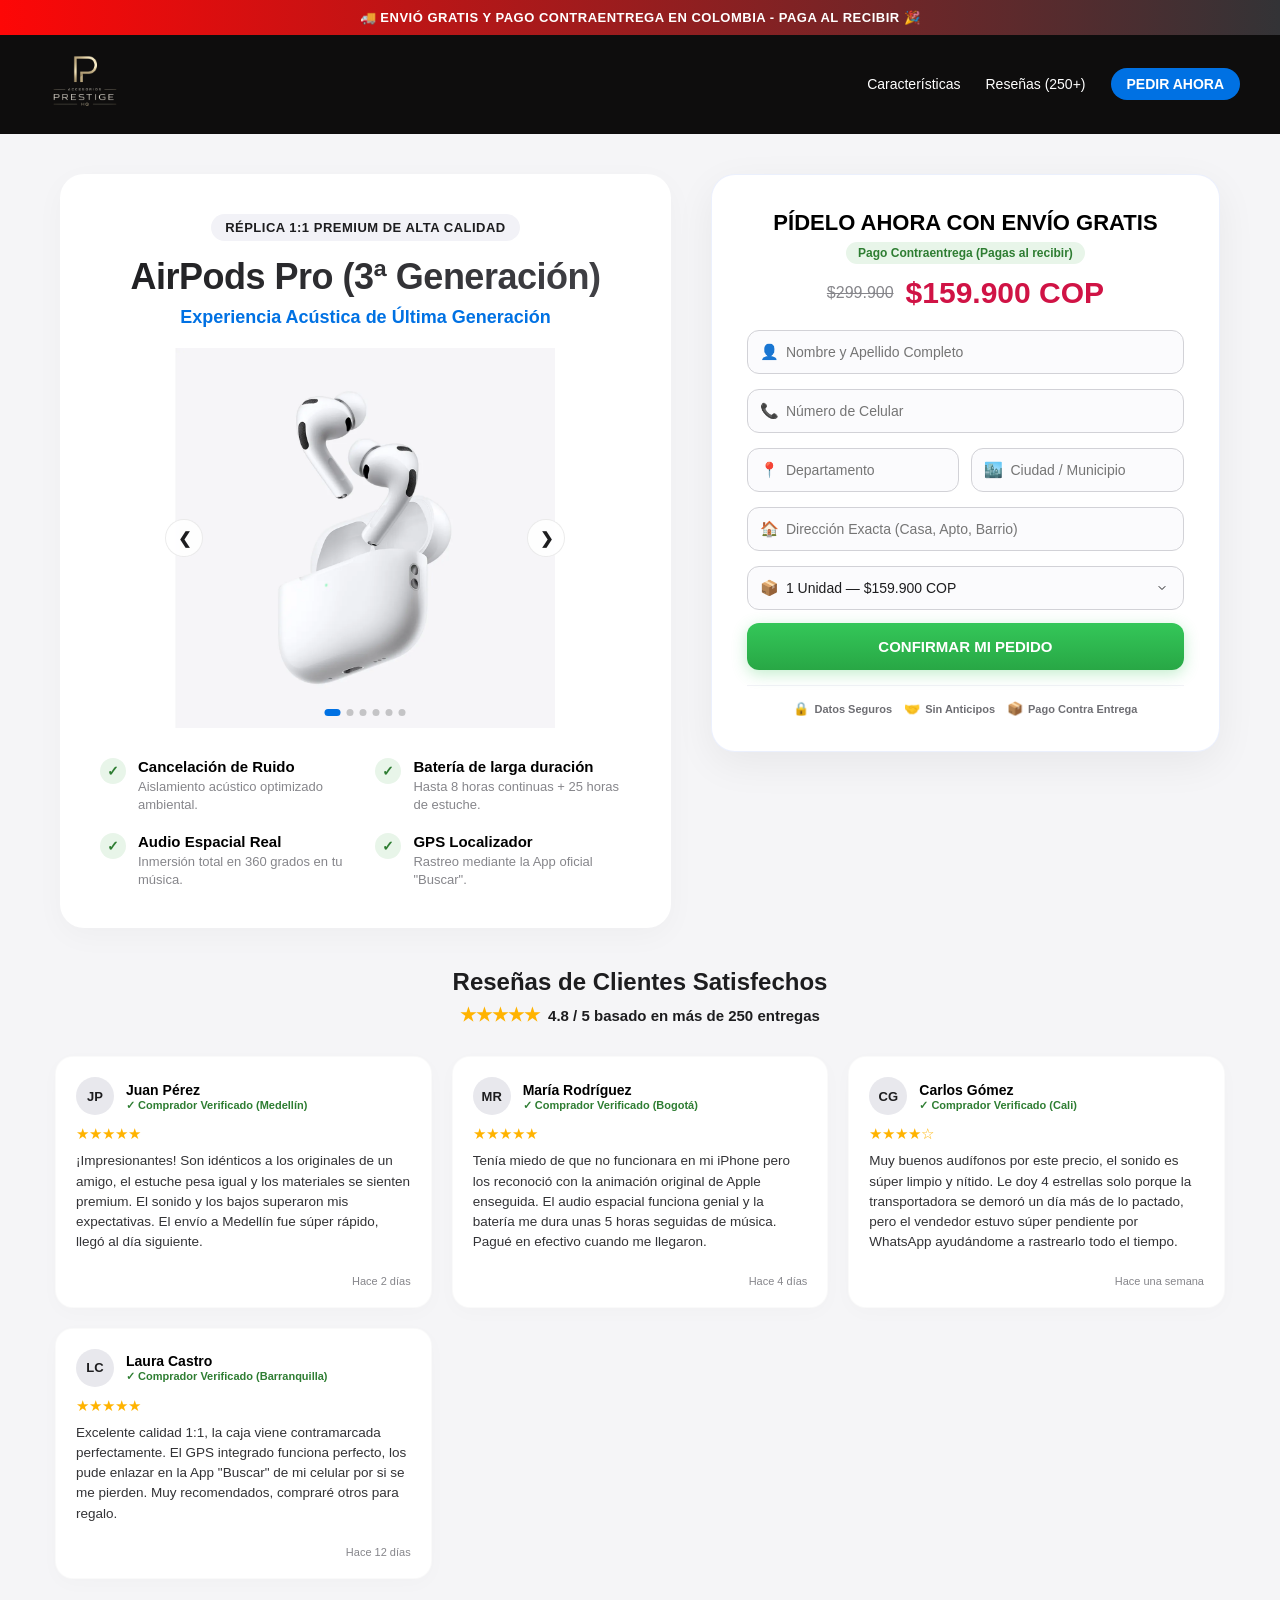
==== commit f3893f56: "LOGO se retiro la letra del logo" ====
--- a/index.html
+++ b/index.html
@@ -18,7 +18,7 @@
     <nav class="navbar">
         <div class="logo-area">
             <img src="logo.png" alt="Accesorios Prestige HQ" class="brand-logo">
-            <span>ACCESORIOS PRESTIGE HQ</span>
+            <span></span>
         </div>
         <ul class="nav-links">
             <li><a href="#caracteristicas">Características</a></li>
@@ -69,7 +69,7 @@
                     <div class="feature-icon">✓</div>
                     <div class="feature-text">
                         <strong>Batería de larga duración</strong>
-                        <span>Hasta 5 horas continuas + 25 horas de estuche.</span>
+                        <span>Hasta 8 horas continuas + 25 horas de estuche.</span>
                     </div>
                 </div>
                 <div class="feature-item">
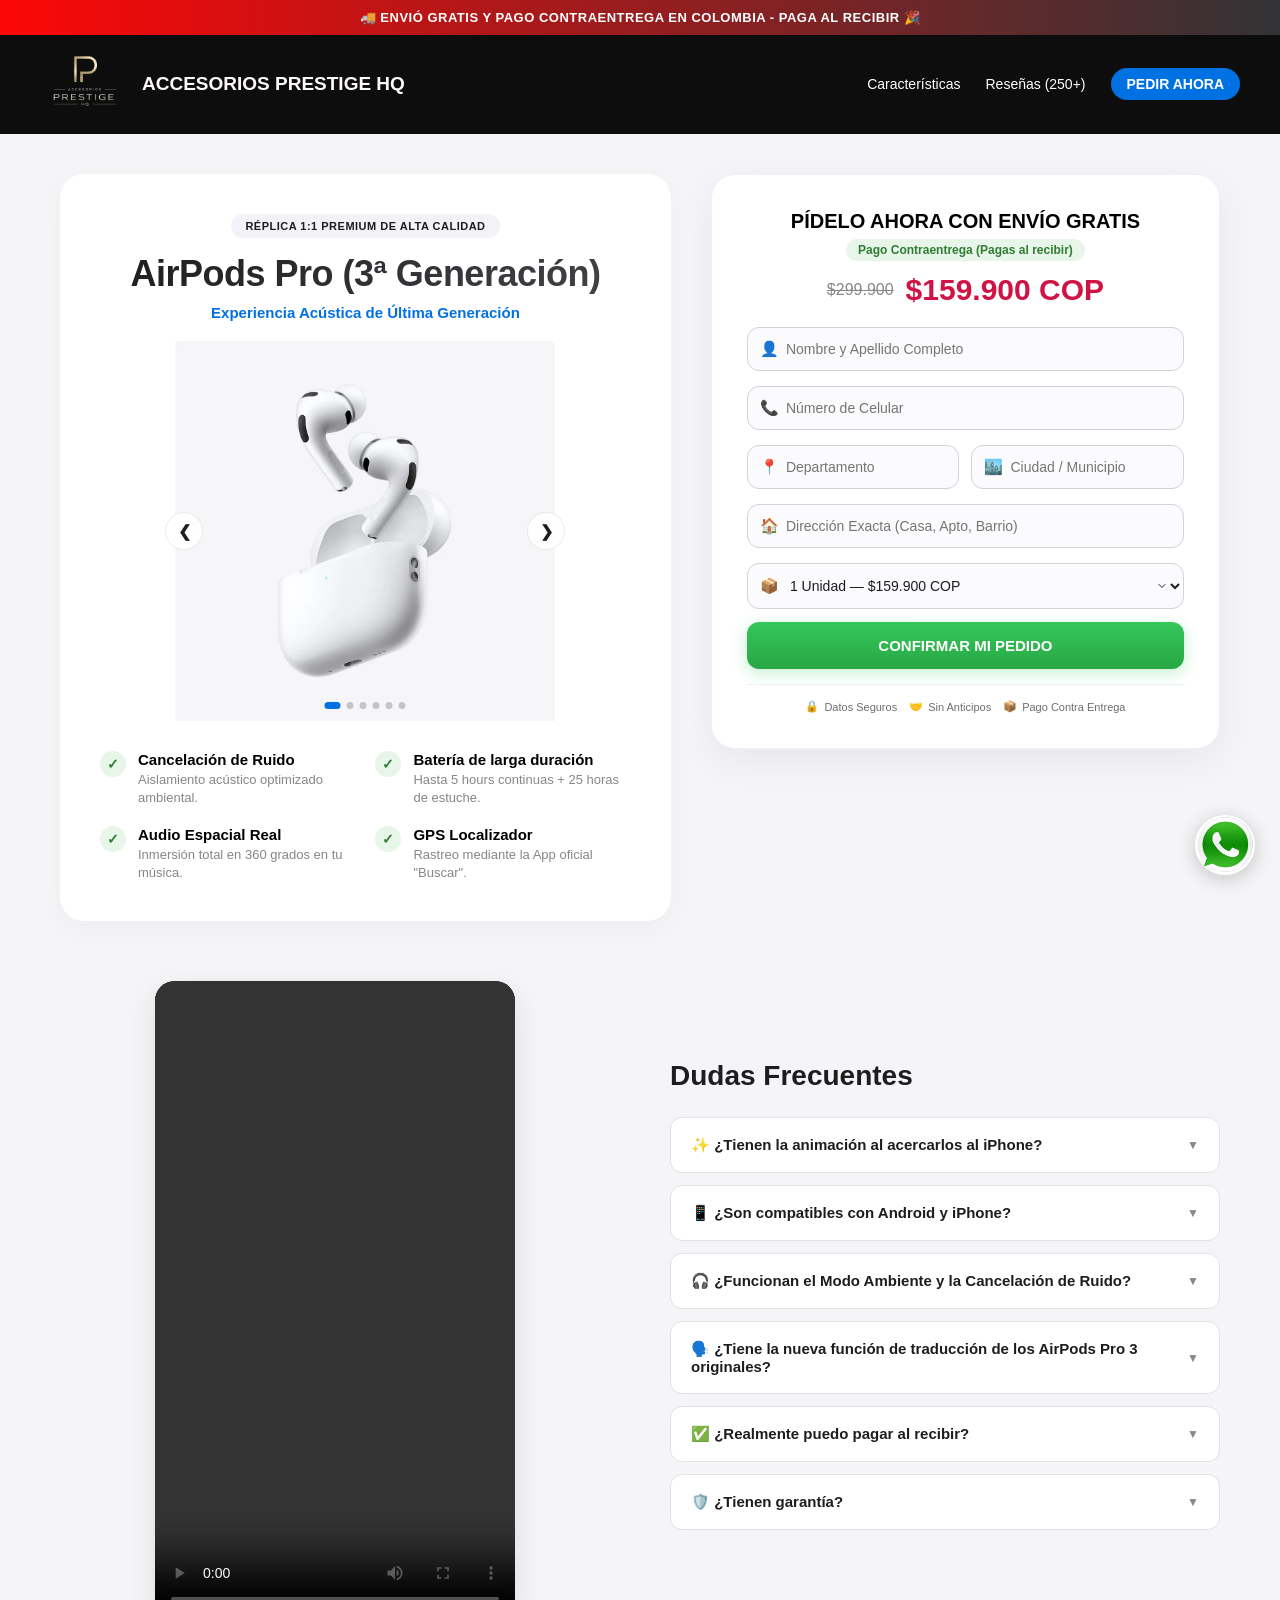
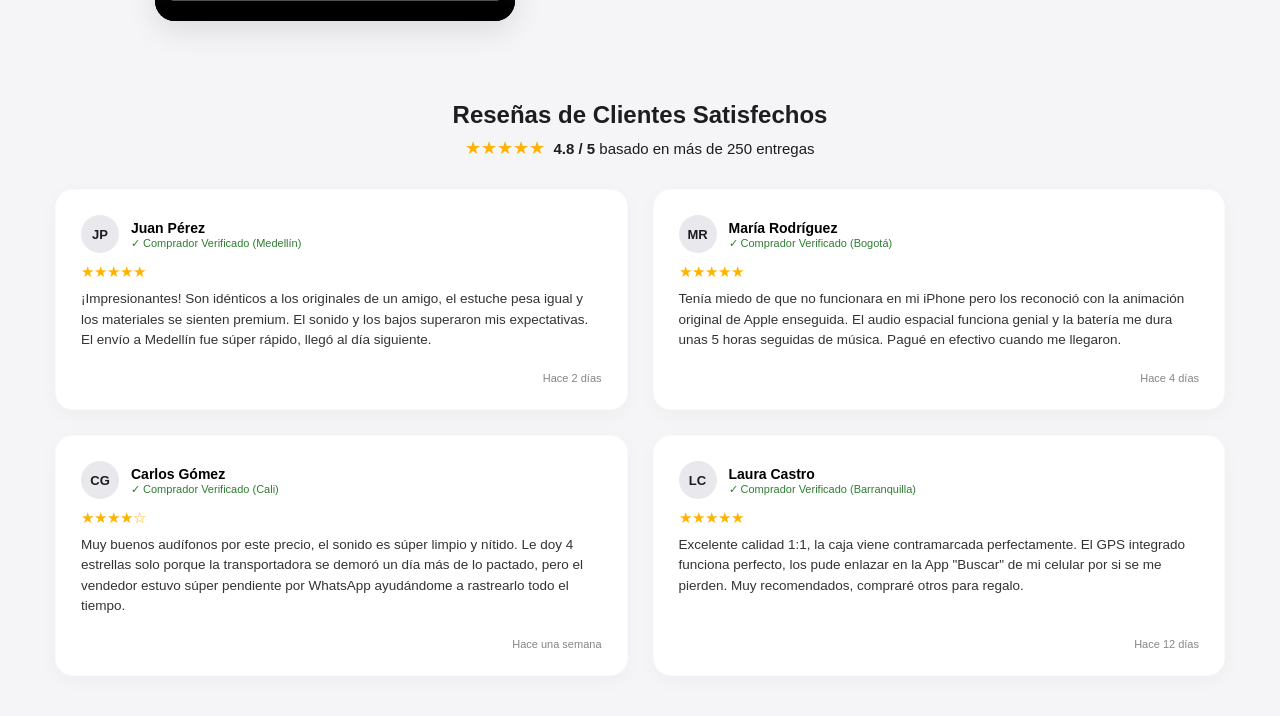
==== commit 3704d047: "video y pqr - boton de whatsapp agrego video y preguntas frecuentes" ====
--- a/index.html
+++ b/index.html
@@ -4,9 +4,7 @@
     <meta charset="UTF-8">
     <meta name="viewport" content="width=device-width, initial-scale=1.0">
     <title>AirPods Pro (3ª Generación) - Réplica 1:1 Premium</title>
-    
     <link rel="icon" type="image/png" href="logo.png">
-    
     <link rel="stylesheet" href="style.css">
 </head>
 <body>
@@ -18,7 +16,7 @@
     <nav class="navbar">
         <div class="logo-area">
             <img src="logo.png" alt="Accesorios Prestige HQ" class="brand-logo">
-            <span></span>
+            <span>ACCESORIOS PRESTIGE HQ</span>
         </div>
         <ul class="nav-links">
             <li><a href="#caracteristicas">Características</a></li>
@@ -40,8 +38,8 @@
                     <img src="airpods-2.png" alt="Diseño Ergonómico" class="slide">
                     <img src="airpods-3.png" alt="Contenido de la caja" class="slide">
                     <img src="airpods-4.png" alt="Duración de batería" class="slide">
-                    <img src="airpods-5.jpg" alt="Cancelación Activa de Ruido" class="slide">
-                    <img src="airpods-6.jpg" alt="Ajuste seguro rediseñado" class="slide">
+                    <img src="image_7eca3c.jpg" alt="Cancelación Activa de Ruido" class="slide">
+                    <img src="image_7ec9fc.jpg" alt="Ajuste seguro rediseñado" class="slide">
                 </div>
                 
                 <button class="slider-btn prev-btn" onclick="moveSlide(-1)">&#10094;</button>
@@ -69,7 +67,7 @@
                     <div class="feature-icon">✓</div>
                     <div class="feature-text">
                         <strong>Batería de larga duración</strong>
-                        <span>Hasta 8 horas continuas + 25 horas de estuche.</span>
+                        <span>Hasta 5 hours continuas + 25 horas de estuche.</span>
                     </div>
                 </div>
                 <div class="feature-item">
@@ -154,6 +152,81 @@
 
     </div>
 
+    <section class="details-section">
+        <div class="video-column">
+            <div class="video-container">
+                <video controls loop playsinline class="product-video">
+                    <source src="video-demo.mp4" type="video/mp4">
+                    Tu navegador no soporta videos.
+                </video>
+            </div>
+        </div>
+
+        <div class="faq-column">
+            <h2>Dudas Frecuentes</h2>
+            
+            <div class="faq-item">
+                <div class="faq-question" onclick="toggleFaq(this)">
+                    <span>✨ ¿Tienen la animación al acercarlos al iPhone?</span>
+                    <i class="arrow">▼</i>
+                </div>
+                <div class="faq-answer">
+                    <p>¡Sí, totalmente! Al ser réplicas calidad 1:1, cuando abres el estuche cerca de un iPhone, aparecerá la ventana emergente (Pop-up) oficial de Apple mostrando la animación de conexión y el porcentaje real de batería tanto de los audífonos como de la caja de carga.</p>
+                </div>
+            </div>
+
+            <div class="faq-item">
+                <div class="faq-question" onclick="toggleFaq(this)">
+                    <span>📱 ¿Son compatibles con Android y iPhone?</span>
+                    <i class="arrow">▼</i>
+                </div>
+                <div class="faq-answer">
+                    <p>Son 100% compatibles con cualquier dispositivo. En iPhone se enlazan de forma nativa e integran los menús de configuración en los ajustes del sistema. En celulares Android (Samsung, Xiaomi, Motorola, Huawei, etc.) se conectan mediante Bluetooth funcionando el audio y los sensores táctiles a la perfección.</p>
+                </div>
+            </div>
+
+            <div class="faq-item">
+                <div class="faq-question" onclick="toggleFaq(this)">
+                    <span>🎧 ¿Funcionan el Modo Ambiente y la Cancelación de Ruido?</span>
+                    <i class="arrow">▼</i>
+                </div>
+                <div class="faq-answer">
+                    <p>¡Claro que sí! Puedes alternar entre los modos dejando presionado el sensor de cualquiera de los audífonos. El Modo Cancelación reduce el ruido exterior para que te concentres en tu música, y el Modo Ambiente (Transparencia) usa los micrófonos integrados para que escuches tu entorno con total claridad mientras caminas o entrenas.</p>
+                </div>
+            </div>
+
+            <div class="faq-item">
+                <div class="faq-question" onclick="toggleFaq(this)">
+                    <span>🗣️ ¿Tiene la nueva función de traducción de los AirPods Pro 3 originales?</span>
+                    <i class="arrow">▼</i>
+                </div>
+                <div class="faq-answer">
+                    <p>Sí, permiten traducir conversaciones en tiempo real. Al activar el modo de traducción desde tu dispositivo, los auriculares traducen lo que dice la otra persona directamente a tus oídos, mientras que tu teléfono muestra o reproduce tu respuesta en el idioma de ella, facilitando una conversación fluida cara a cara.</p>
+                </div>
+            </div>
+
+            <div class="faq-item">
+                <div class="faq-question" onclick="toggleFaq(this)">
+                    <span>✅ ¿Realmente puedo pagar al recibir?</span>
+                    <i class="arrow">▼</i>
+                </div>
+                <div class="faq-answer">
+                    <p>¡Sí! Nuestro servicio es 100% Contraentrega. Solo pagas el valor del producto en efectivo al mensajero de Servientrega, Envía o Interrapidísimo cuando el paquete llegue a la puerta de tu casa.</p>
+                </div>
+            </div>
+
+            <div class="faq-item">
+                <div class="faq-question" onclick="toggleFaq(this)">
+                    <span>🛡️ ¿Tienen garantía?</span>
+                    <i class="arrow">▼</i>
+                </div>
+                <div class="faq-answer">
+                    <p>Sí, cuentas con 30 días de garantía por defectos de fábrica directamente con nosotros (Accesorios Prestige HQ). Nos aseguramos de revisar cada unidad antes del envío para que recibas un producto impecable.</p>
+                </div>
+            </div>
+        </div>
+    </section>
+
     <section class="reviews-section" id="reseñas">
         <div class="section-header">
             <h2>Reseñas de Clientes Satisfechos</h2>
@@ -164,6 +237,7 @@
         </div>
 
         <div class="reviews-grid">
+            
             <div class="review-card">
                 <div class="review-top">
                     <div class="reviewer-info">
@@ -223,8 +297,13 @@
                 </div>
                 <div class="review-date">Hace 12 días</div>
             </div>
+
         </div>
     </section>
+
+    <a href="https://wa.me/573163323320?text=Hola!%20Quiero%20más%20información%20sobre%20los%20AirPods%20Pro%203" class="whatsapp-float" target="_blank" rel="noopener noreferrer">
+        <img src="wspp.jpg" alt="Escríbenos por WhatsApp" class="whatsapp-img-icon">
+    </a>
 
     <script src="script.js"></script>
 </body>
--- a/style.css
+++ b/style.css
@@ -154,7 +154,7 @@
     }
 }
 
-/* Columna Izquierda: Presentación de Producto */
+/* Presentación de Producto */
 .product-showcase {
     background: #ffffff;
     border-radius: 24px;
@@ -182,12 +182,6 @@
     letter-spacing: 0.5px;
 }
 
-@media (min-width: 768px) {
-    .badge-premium {
-        font-size: 13px;
-    }
-}
-
 .product-title {
     font-size: 26px;
     font-weight: 800;
@@ -212,13 +206,7 @@
     margin-bottom: 20px;
 }
 
-@media (min-width: 768px) {
-    .product-subtitle {
-        font-size: 18px;
-    }
-}
-
-/* Carrusel de Imágenes Responsivo */
+/* Carrusel de Imágenes */
 .slider-container {
     position: relative;
     width: 100%;
@@ -289,11 +277,6 @@
     }
 }
 
-.slider-btn:hover {
-    background-color: #ffffff;
-    box-shadow: 0 4px 12px rgba(0,0,0,0.15);
-}
-
 .prev-btn { left: 10px; }
 .next-btn { right: 10px; }
 
@@ -322,7 +305,7 @@
     border-radius: 4px;
 }
 
-/* Características en lista */
+/* Características */
 .features-list {
     text-align: left;
     margin-top: 30px;
@@ -370,7 +353,7 @@
     color: var(--text-muted);
 }
 
-/* Caja de Pedido Adaptable */
+/* Formulario */
 .checkout-box {
     background: #ffffff;
     border-radius: 24px;
@@ -401,12 +384,6 @@
     margin-bottom: 6px;
 }
 
-@media (min-width: 768px) {
-    .checkout-header h2 {
-        font-size: 22px;
-    }
-}
-
 .price-tag {
     display: flex;
     align-items: center;
@@ -459,15 +436,11 @@
     grid-column: span 2;
 }
 
-@media (max-width: 576px) {
-    .form-group-full {
-        grid-column: span 1;
-    }
-}
-
+/* CONTENEDOR DE INPUT COMPLETO REPARADO */
 .input-wrapper {
-    position: relative;
+    position: relative; /* 👈 FIJA LOS ICONOS: Evita que floten fuera del campo */
     margin-bottom: 3px;
+    width: 100%;
 }
 
 .input-wrapper input, .input-wrapper select {
@@ -480,8 +453,6 @@
     background-color: #fbfbfd;
     transition: all 0.2s;
     outline: none;
-    appearance: none;
-    -webkit-appearance: none;
 }
 
 .input-wrapper select {
@@ -493,7 +464,6 @@
 
 .input-wrapper input:focus, .input-wrapper select:focus {
     border-color: var(--primary-blue);
-    background-color: #ffffff;
     box-shadow: 0 0 0 4px rgba(0, 113, 227, 0.1);
 }
 
@@ -504,10 +474,7 @@
     transform: translateY(-50%);
     color: #86868b;
     font-size: 15px;
-    display: flex;
-    align-items: center;
-    justify-content: center;
-    pointer-events: none;
+    z-index: 2;
 }
 
 .btn-submit-order {
@@ -522,18 +489,6 @@
     cursor: pointer;
     margin-top: 10px;
     box-shadow: 0 4px 15px rgba(52, 199, 89, 0.3);
-    transition: all 0.2s;
-}
-
-.btn-submit-order:hover {
-    transform: translateY(-1px);
-    box-shadow: 0 6px 20px rgba(52, 199, 89, 0.4);
-}
-
-.btn-submit-order:disabled {
-    background: #d2d2d7;
-    box-shadow: none;
-    cursor: not-allowed;
 }
 
 .trust-badges {
@@ -550,20 +505,17 @@
     align-items: center;
     gap: 5px;
     font-size: 11px;
-    font-weight: 600;
     color: #6e6e73;
 }
 
-.trust-item span.icon {
-    color: #28a745;
-    font-size: 13px;
-}
-
-/* Sección de Reseñas */
+/* ==========================================================================
+   RESEÑAS REPARADAS: SE EXPANDE EN ALINEACIÓN REAL 2X2 A ANCHO COMPLETO
+   ========================================================================== */
 .reviews-section {
-    max-width: 1200px;
-    margin: 40px auto;
+    max-width: 1200px; 
+    margin: 60px auto 40px auto;
     padding: 0 15px;
+    width: 100%;       
 }
 
 .section-header {
@@ -584,34 +536,37 @@
     justify-content: center;
     gap: 8px;
     font-size: 15px;
-    font-weight: 600;
-}
-
-.stars-global {
-    color: #ffb300;
-    font-size: 18px;
-}
+}
+
+.stars-global { color: #ffb300; font-size: 18px; }
 
 .reviews-grid {
     display: grid;
-    grid-template-columns: repeat(auto-fit, minmax(280px, 1fr));
-    gap: 20px;
+    grid-template-columns: 1fr; 
+    gap: 25px;
+    width: 100%;                
+}
+
+/* 💻 ESTO OBLIGA A RELLENAR TODO EL ESPACIO BLANCO DE LA PC */
+@media (min-width: 768px) {
+    .reviews-grid {
+        grid-template-columns: 1fr 1fr; /* Cuadrícula simétrica 2x2 perfecta de lado a lado */
+    }
 }
 
 .review-card {
     background: #ffffff;
     border-radius: 18px;
-    padding: 20px;
-    box-shadow: 0 5px 20px rgba(0,0,0,0.02);
+    padding: 25px;
+    box-shadow: 0 5px 20px rgba(0,0,0,0.03); 
     border: 1px solid rgba(0,0,0,0.02);
     display: flex;
     flex-direction: column;
     justify-content: space-between;
-}
-
-.review-top {
-    margin-bottom: 10px;
-}
+    width: 100%; /* Estira el fondo para ocupar la mitad completa de la pantalla */
+}
+
+.review-top { margin-bottom: 10px; }
 
 .reviewer-info {
     display: flex;
@@ -633,47 +588,126 @@
     font-size: 13px;
 }
 
-.reviewer-name {
-    font-size: 14px;
+.reviewer-name { font-size: 14px; font-weight: 600; color: black; }
+.reviewer-status { display: block; font-size: 11px; color: #2e7d32; }
+.stars-rating { color: #ffb300; font-size: 15px; margin-bottom: 8px; }
+.review-text { font-size: 13.5px; line-height: 1.5; color: #333336; }
+.review-date { font-size: 11px; color: var(--text-muted); margin-top: 12px; text-align: right; }
+.success-box { display: none; background-color: #e8f5e9; color: #2e7d32; padding: 15px; border-radius: 12px; margin-top: 15px; }
+
+/* ==========================================================================
+   SECCIÓN VIDEO Y PREGUNTAS FRECUENTES
+   ========================================================================== */
+.details-section {
+    max-width: 1200px;
+    margin: 40px auto;
+    padding: 20px;
+    display: grid;
+    grid-template-columns: 1fr; 
+    gap: 30px;
+    align-items: center;
+}
+
+@media (min-width: 993px) {
+    .details-section {
+        grid-template-columns: 1fr 1fr; 
+        gap: 60px;
+    }
+}
+
+.video-container {
+    width: 100%;
+    max-width: 360px; 
+    margin: 0 auto;   
+    border-radius: 20px;
+    overflow: hidden;   
+    box-shadow: 0 10px 30px rgba(0,0,0,0.1);
+    background: #000;
+    aspect-ratio: 9 / 16; 
+}
+
+.product-video { width: 100%; height: 100%; object-fit: cover; }
+.faq-column h2 { font-size: 28px; color: #1d1d1f; margin-bottom: 25px; text-align: center; }
+@media (min-width: 993px) { .faq-column h2 { text-align: left; } }
+
+.faq-item {
+    background: #fff;
+    margin-bottom: 12px;
+    border-radius: 12px;
+    border: 1px solid #e2e2e7;
+    overflow: hidden;
+    transition: all 0.3s ease;
+}
+
+.faq-question {
+    padding: 18px 20px;
+    display: flex;
+    justify-content: space-between;
+    align-items: center;
+    cursor: pointer;
     font-weight: 600;
-    color: black;
-}
-
-.reviewer-status {
-    display: block;
-    font-size: 11px;
-    color: #2e7d32;
-    font-weight: 600;
-}
-
-.stars-rating {
-    color: #ffb300;
+    color: #1d1d1f;
     font-size: 15px;
-    margin-bottom: 8px;
-}
-
-.review-text {
-    font-size: 13.5px;
-    line-height: 1.5;
-    color: #333336;
-}
-
-.review-date {
-    font-size: 11px;
-    color: var(--text-muted);
-    margin-top: 12px;
-    text-align: right;
-}
-
-.success-box {
-    display: none;
-    background-color: #e8f5e9;
-    border: 1px solid #c8e6c9;
-    color: #2e7d32;
-    padding: 15px;
-    border-radius: 12px;
-    text-align: center;
-    margin-top: 15px;
-    font-weight: 600;
-    font-size: 14px;
+}
+
+.faq-question:hover { background-color: #fbfbfd; }
+.faq-answer { padding: 0 20px; max-height: 0; overflow: hidden; transition: all 0.3s ease; }
+.faq-answer p { padding-bottom: 18px; color: #6e6e73; font-size: 14px; line-height: 1.6; margin: 0; }
+.faq-item.active .faq-answer { max-height: 300px; padding-top: 5px; }
+.faq-item.active .arrow { transform: rotate(180deg); }
+.arrow { font-style: normal; font-size: 12px; transition: transform 0.3s; color: #86868b; }
+
+/* ==========================================================================
+   BOTÓN FLOTANTE DE WHATSAPP CON TU PROPIA IMAGEN (ABAJO A LA DERECHA)
+   ========================================================================== */
+.whatsapp-float {
+    position: fixed;
+    bottom: 25px;
+    right: 25px; /* 👈 CORREGIDO: Ubicado a la derecha como pediste */
+    width: 60px;
+    height: 60px;
+    border-radius: 50%;
+    z-index: 999;
+    box-shadow: 0 4px 20px rgba(0, 0, 0, 0.2);
+    transition: all 0.3s ease;
+    display: flex;
+    align-items: center;
+    justify-content: center;
+    overflow: hidden;
+    animation: whatsapp-glow 2s infinite;
+}
+
+.whatsapp-float:hover {
+    transform: scale(1.1) rotate(5deg);
+    box-shadow: 0 6px 25px rgba(0, 0, 0, 0.3);
+}
+
+.whatsapp-img-icon {
+    width: 100%;
+    height: 100%;
+    object-fit: cover; /* Ajusta la imagen wspp.jpg perfectamente al círculo */
+    border-radius: 50%;
+}
+
+/* Animación de ondas circulares estéticas a la derecha */
+@keyframes whatsapp-glow {
+    0% {
+        box-shadow: 0 0 0 0 rgba(37, 211, 102, 0.5);
+    }
+    70% {
+        box-shadow: 0 0 0 15px rgba(37, 211, 102, 0);
+    }
+    100% {
+        box-shadow: 0 0 0 0 rgba(37, 211, 102, 0);
+    }
+}
+
+/* Adaptación fluida para pantallas de smartphones */
+@media (max-width: 480px) {
+    .whatsapp-float {
+        bottom: 20px;
+        right: 20px;
+        width: 54px;
+        height: 54px;
+    }
 }
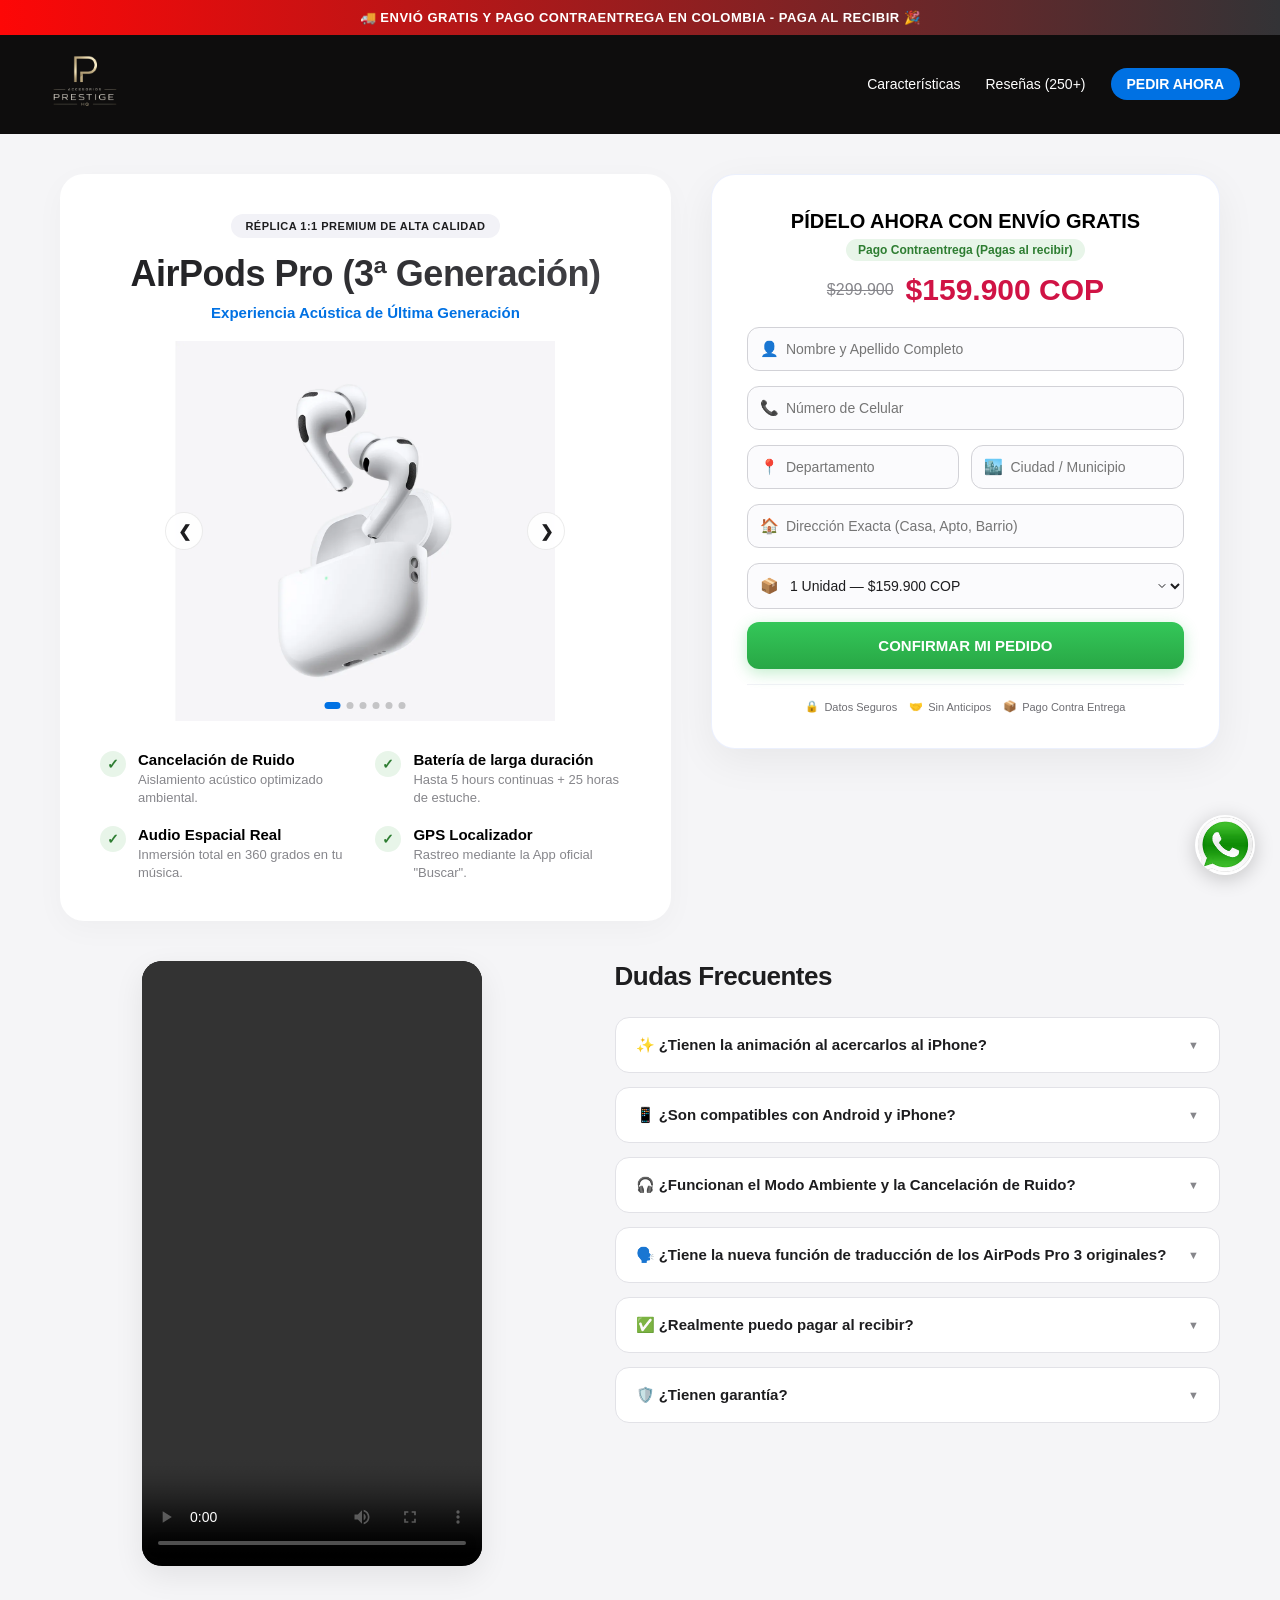
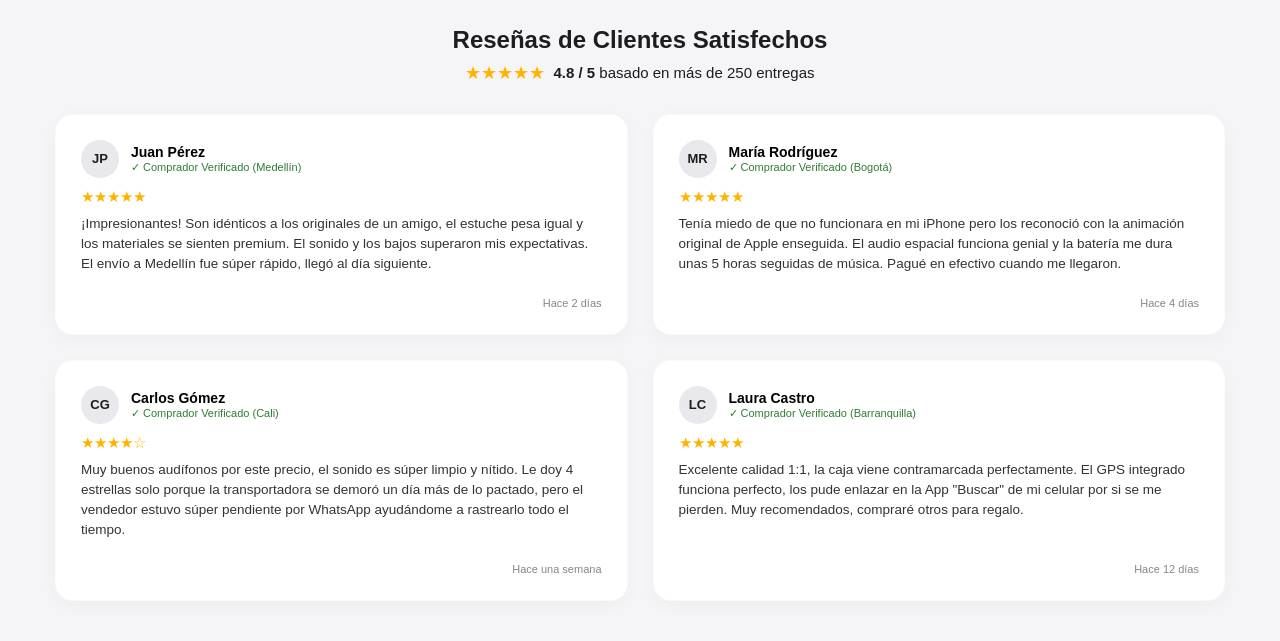
==== commit cc2e2fd2: "se retiro el nombre de la pagina nombre de ll logo o pagina se quito" ====
--- a/index.html
+++ b/index.html
@@ -16,7 +16,7 @@
     <nav class="navbar">
         <div class="logo-area">
             <img src="logo.png" alt="Accesorios Prestige HQ" class="brand-logo">
-            <span>ACCESORIOS PRESTIGE HQ</span>
+            <span></span>
         </div>
         <ul class="nav-links">
             <li><a href="#caracteristicas">Características</a></li>
--- a/style.css
+++ b/style.css
@@ -438,7 +438,7 @@
 
 /* CONTENEDOR DE INPUT COMPLETO REPARADO */
 .input-wrapper {
-    position: relative; /* 👈 FIJA LOS ICONOS: Evita que floten fuera del campo */
+    position: relative; 
     margin-bottom: 3px;
     width: 100%;
 }
@@ -547,10 +547,9 @@
     width: 100%;                
 }
 
-/* 💻 ESTO OBLIGA A RELLENAR TODO EL ESPACIO BLANCO DE LA PC */
 @media (min-width: 768px) {
     .reviews-grid {
-        grid-template-columns: 1fr 1fr; /* Cuadrícula simétrica 2x2 perfecta de lado a lado */
+        grid-template-columns: 1fr 1fr; 
     }
 }
 
@@ -563,7 +562,7 @@
     display: flex;
     flex-direction: column;
     justify-content: space-between;
-    width: 100%; /* Estira el fondo para ocupar la mitad completa de la pantalla */
+    width: 100%; 
 }
 
 .review-top { margin-bottom: 10px; }
@@ -596,47 +595,76 @@
 .success-box { display: none; background-color: #e8f5e9; color: #2e7d32; padding: 15px; border-radius: 12px; margin-top: 15px; }
 
 /* ==========================================================================
-   SECCIÓN VIDEO Y PREGUNTAS FRECUENTES
+   SECCIÓN VIDEO Y PREGUNTAS FRECUENTES (RESPONSIVE OPTIMIZADO)
    ========================================================================== */
 .details-section {
     max-width: 1200px;
     margin: 40px auto;
-    padding: 20px;
+    padding: 0 15px;
     display: grid;
     grid-template-columns: 1fr; 
     gap: 30px;
-    align-items: center;
+    align-items: start;
+    box-sizing: border-box;
 }
 
 @media (min-width: 993px) {
     .details-section {
-        grid-template-columns: 1fr 1fr; 
-        gap: 60px;
-    }
+        grid-template-columns: 1fr 1.2fr; 
+        gap: 50px;
+        padding: 0 20px;
+    }
+}
+
+.video-column {
+    width: 100%;
+    display: flex;
+    justify-content: center;
 }
 
 .video-container {
     width: 100%;
-    max-width: 360px; 
+    max-width: 340px; 
     margin: 0 auto;   
     border-radius: 20px;
     overflow: hidden;   
-    box-shadow: 0 10px 30px rgba(0,0,0,0.1);
+    box-shadow: 0 10px 30px rgba(0,0,0,0.08);
     background: #000;
     aspect-ratio: 9 / 16; 
 }
 
-.product-video { width: 100%; height: 100%; object-fit: cover; }
-.faq-column h2 { font-size: 28px; color: #1d1d1f; margin-bottom: 25px; text-align: center; }
-@media (min-width: 993px) { .faq-column h2 { text-align: left; } }
+.product-video { 
+    width: 100%; 
+    height: 100%; 
+    object-fit: cover; 
+}
+
+.faq-column {
+    width: 100%;
+}
+
+.faq-column h2 { 
+    font-size: 26px; 
+    color: #1d1d1f; 
+    margin-bottom: 25px; 
+    text-align: center; 
+    font-weight: 700;
+    letter-spacing: -0.5px;
+}
+
+@media (min-width: 993px) { 
+    .faq-column h2 { 
+        text-align: left; 
+    } 
+}
 
 .faq-item {
-    background: #fff;
-    margin-bottom: 12px;
-    border-radius: 12px;
+    background: #ffffff;
+    margin-bottom: 14px;
+    border-radius: 14px;
     border: 1px solid #e2e2e7;
     overflow: hidden;
-    transition: all 0.3s ease;
+    transition: all 0.3s cubic-bezier(0.4, 0, 0.2, 1);
 }
 
 .faq-question {
@@ -648,14 +676,68 @@
     font-weight: 600;
     color: #1d1d1f;
     font-size: 15px;
-}
-
-.faq-question:hover { background-color: #fbfbfd; }
-.faq-answer { padding: 0 20px; max-height: 0; overflow: hidden; transition: all 0.3s ease; }
-.faq-answer p { padding-bottom: 18px; color: #6e6e73; font-size: 14px; line-height: 1.6; margin: 0; }
-.faq-item.active .faq-answer { max-height: 300px; padding-top: 5px; }
-.faq-item.active .arrow { transform: rotate(180deg); }
-.arrow { font-style: normal; font-size: 12px; transition: transform 0.3s; color: #86868b; }
+    user-select: none;
+    transition: background-color 0.2s ease;
+}
+
+.faq-question:hover { 
+    background-color: #f5f5f7; 
+}
+
+.faq-answer { 
+    padding: 0 20px; 
+    max-height: 0; 
+    overflow: hidden; 
+    transition: all 0.3s cubic-bezier(0.4, 0, 0.2, 1); 
+}
+
+.faq-answer p { 
+    padding-bottom: 20px; 
+    color: #515154; 
+    font-size: 14.5px; 
+    line-height: 1.6; 
+    margin: 0; 
+}
+
+.faq-item.active {
+    box-shadow: 0 4px 15px rgba(0, 0, 0, 0.04);
+    border-color: #d2d2d7;
+}
+
+.faq-item.active .faq-answer { 
+    max-height: 500px; 
+    padding-top: 4px; 
+}
+
+.faq-item.active .arrow { 
+    transform: rotate(180deg); 
+    color: #1d1d1f;
+}
+
+.arrow { 
+    font-style: normal; 
+    font-size: 11px; 
+    transition: transform 0.3s ease; 
+    color: #86868b; 
+}
+
+@media (max-width: 576px) {
+    .faq-column h2 {
+        font-size: 22px;
+        margin-bottom: 18px;
+    }
+    .faq-question {
+        padding: 15px 16px;
+        font-size: 14px;
+    }
+    .faq-answer p {
+        font-size: 13.5px;
+        padding-bottom: 16px;
+    }
+    .video-container {
+        max-width: 290px; 
+    }
+}
 
 /* ==========================================================================
    BOTÓN FLOTANTE DE WHATSAPP CON TU PROPIA IMAGEN (ABAJO A LA DERECHA)
@@ -663,7 +745,7 @@
 .whatsapp-float {
     position: fixed;
     bottom: 25px;
-    right: 25px; /* 👈 CORREGIDO: Ubicado a la derecha como pediste */
+    right: 25px; 
     width: 60px;
     height: 60px;
     border-radius: 50%;
@@ -685,11 +767,10 @@
 .whatsapp-img-icon {
     width: 100%;
     height: 100%;
-    object-fit: cover; /* Ajusta la imagen wspp.jpg perfectamente al círculo */
+    object-fit: cover; 
     border-radius: 50%;
 }
 
-/* Animación de ondas circulares estéticas a la derecha */
 @keyframes whatsapp-glow {
     0% {
         box-shadow: 0 0 0 0 rgba(37, 211, 102, 0.5);
@@ -702,7 +783,6 @@
     }
 }
 
-/* Adaptación fluida para pantallas de smartphones */
 @media (max-width: 480px) {
     .whatsapp-float {
         bottom: 20px;
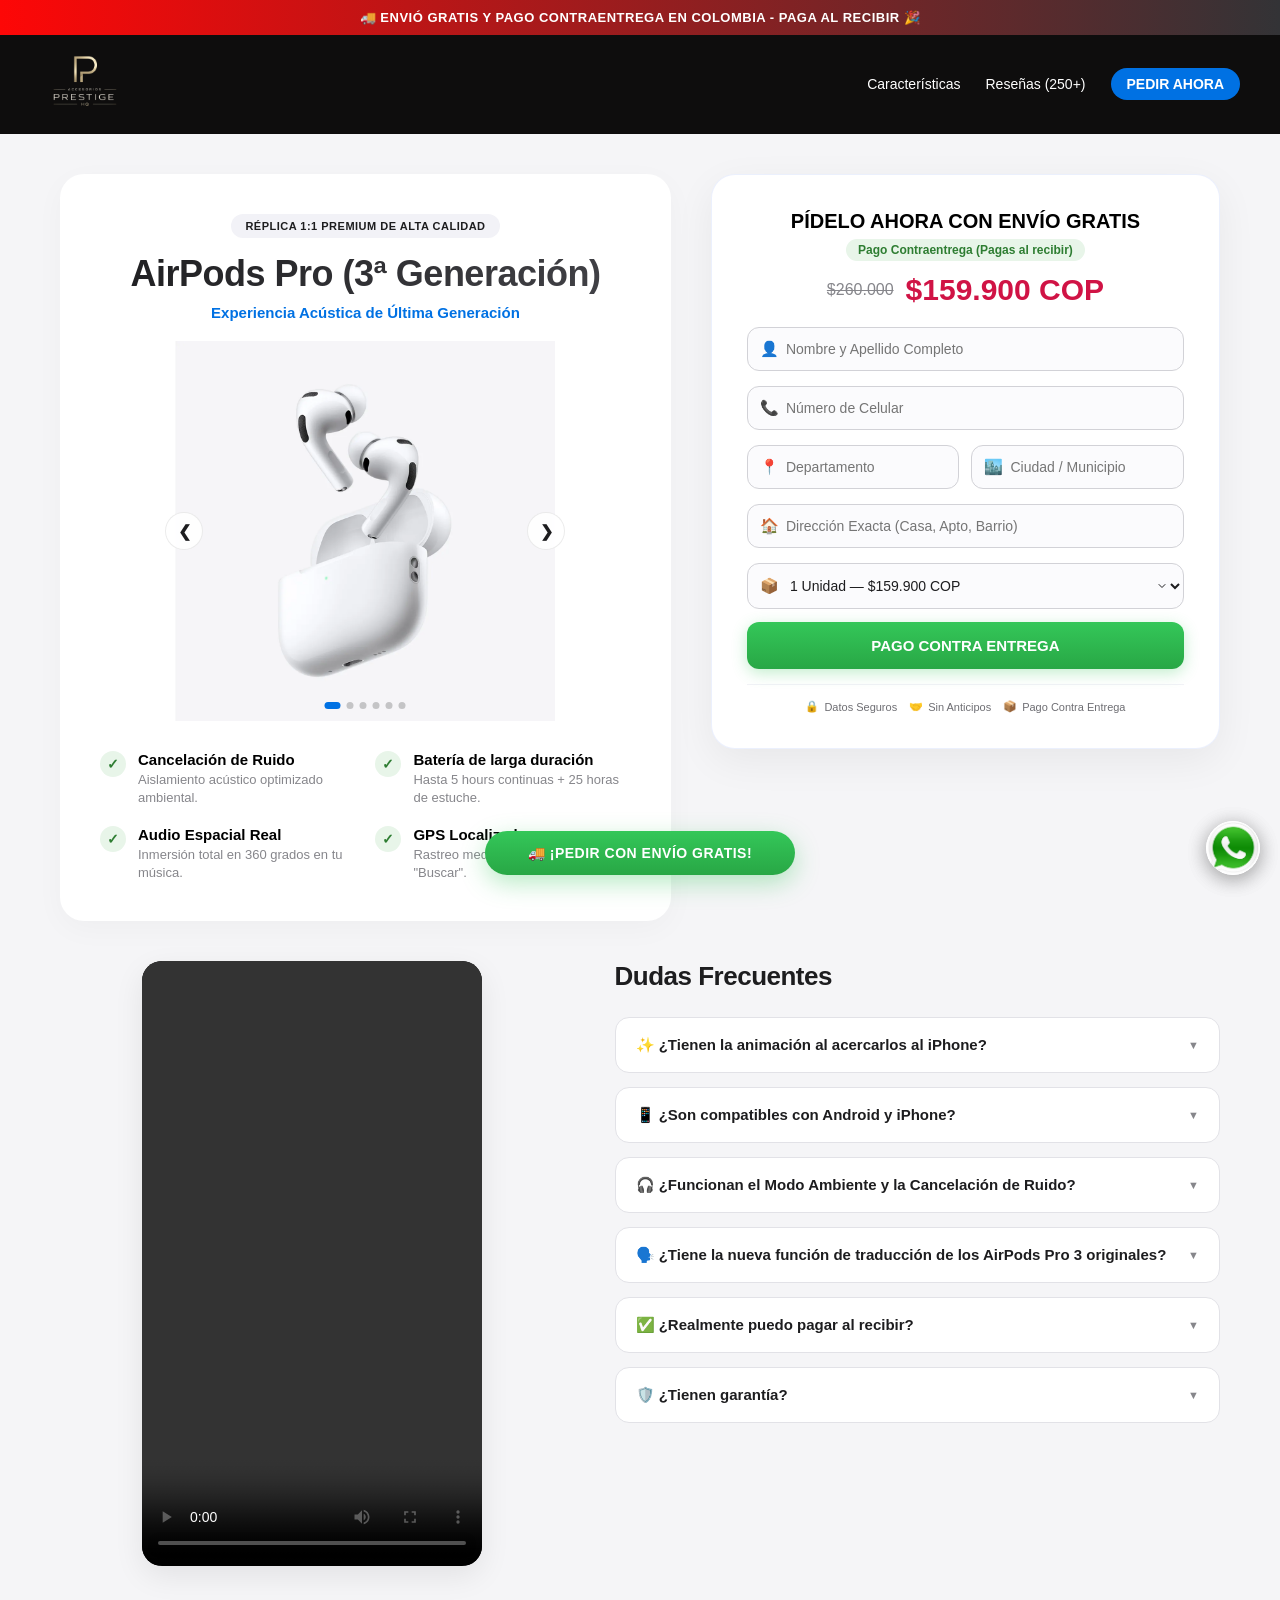
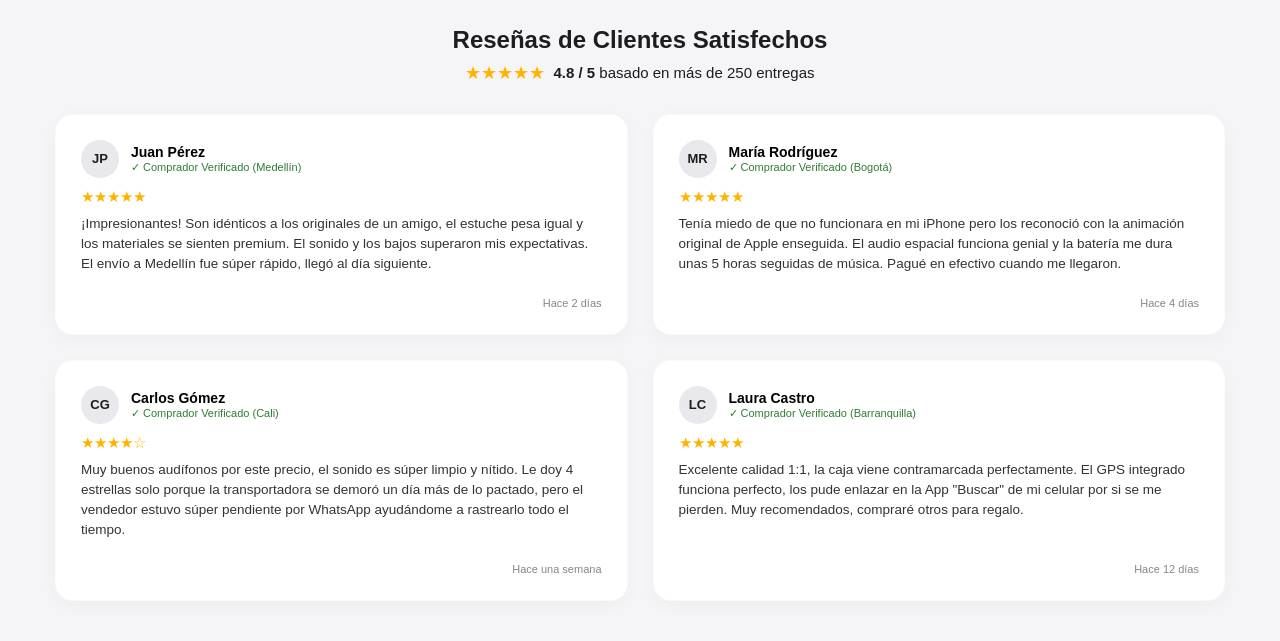
==== commit 0a8eda30: "Boton flotante nuevo botón flotante" ====
--- a/index.html
+++ b/index.html
@@ -38,8 +38,8 @@
                     <img src="airpods-2.png" alt="Diseño Ergonómico" class="slide">
                     <img src="airpods-3.png" alt="Contenido de la caja" class="slide">
                     <img src="airpods-4.png" alt="Duración de batería" class="slide">
-                    <img src="image_7eca3c.jpg" alt="Cancelación Activa de Ruido" class="slide">
-                    <img src="image_7ec9fc.jpg" alt="Ajuste seguro rediseñado" class="slide">
+                    <img src="airpods-6.jpg" alt="Cancelación Activa de Ruido" class="slide">
+                    <img src="airpods-7.jpg" alt="Ajuste seguro rediseñado" class="slide">
                 </div>
                 
                 <button class="slider-btn prev-btn" onclick="moveSlide(-1)">&#10094;</button>
@@ -92,7 +92,7 @@
                 <h2>PÍDELO AHORA CON ENVÍO GRATIS</h2>
                 <div class="shipping-badge">Pago Contraentrega (Pagas al recibir)</div>
                 <div class="price-tag">
-                    <span class="price-old">$299.900</span>
+                    <span class="price-old">$260.000</span>
                     <span class="price-now">$159.900 COP</span>
                 </div>
             </div>
@@ -129,14 +129,14 @@
                         <span class="input-icon">📦</span>
                         <select id="cantidad" name="cantidad">
                             <option value="1">1 Unidad — $159.900 COP</option>
-                            <option value="2">2 Unidades (Ahorra 15%) — $259.900 COP</option>
-                            <option value="3">3 Unidades (Mayorista) — $329.900 COP</option>
+                            <option value="2">2 Unidades — $259.900 COP</option>
+                            <option value="3">3 Unidades — $329.900 COP</option>
                         </select>
                     </div>
 
                 </div>
 
-                <button type="submit" class="btn-submit-order" id="submitBtn">CONFIRMAR MI PEDIDO</button>
+                <button type="submit" class="btn-submit-order" id="submitBtn">PAGO CONTRA ENTREGA</button>
             </form>
 
             <div class="success-box" id="mensaje-exito">
@@ -301,6 +301,15 @@
         </div>
     </section>
 
+
+    <a href="#pedido-formulario" class="sticky-buy-btn">
+        🚚 ¡PEDIR CON ENVÍO GRATIS!
+    </a>
+
+    <a href="https://wa.me/573000000000?text=Hola!%20Quiero%20más%20información%20sobre%20los%20AirPods%20Pro%203" class="whatsapp-float" target="_blank" rel="noopener noreferrer">
+        <img src="wspp.jpg" alt="Escríbenos por WhatsApp" class="whatsapp-img-icon">
+    </a>
+
     <a href="https://wa.me/573163323320?text=Hola!%20Quiero%20más%20información%20sobre%20los%20AirPods%20Pro%203" class="whatsapp-float" target="_blank" rel="noopener noreferrer">
         <img src="wspp.jpg" alt="Escríbenos por WhatsApp" class="whatsapp-img-icon">
     </a>
--- a/style.css
+++ b/style.css
@@ -790,4 +790,109 @@
         width: 54px;
         height: 54px;
     }
+}
+
+/* ==========================================================================
+   BOTÓN DE COMPRA FLOTANTE PERSISTENTE (STICKY BUY BUTTON)
+   ========================================================================== */
+.sticky-buy-btn {
+    position: fixed;
+    bottom: 0;
+    left: 0;
+    width: 100%;
+    background: linear-gradient(180deg, #34c759 0%, #28a745 100%);
+    color: white !important;
+    text-decoration: none;
+    text-align: center;
+    padding: 16px;
+    font-size: 15px;
+    font-weight: 700;
+    letter-spacing: 0.5px;
+    box-shadow: 0 -4px 15px rgba(0, 0, 0, 0.1);
+    z-index: 998; /* Un nivel por debajo de WhatsApp para que no choquen */
+    transition: all 0.3s ease;
+}
+
+/* ==========================================================================
+   PERFECTO: BOTÓN DE COMPRA FLOTANTE (ESTILO PÍLDORA PREMIUM PARA CELULAR Y PC)
+   ========================================================================== */
+.sticky-buy-btn {
+    position: fixed;
+    bottom: 25px;              /* Separado del borde inferior en todos los dispositivos */
+    left: 50%;
+    transform: translateX(-50%); /* Centrado matemático perfecto en la pantalla */
+    width: auto;
+    width: 65%;                /* En celulares ocupa un tamaño cómodo, no toda la pantalla */
+    max-width: 310px;          /* En PC e iPhones grandes no se estira de más */
+    background: linear-gradient(180deg, #34c759 0%, #28a745 100%);
+    color: white !important;
+    text-decoration: none;
+    text-align: center;
+    padding: 14px 20px;
+    font-size: 14px;
+    font-weight: 700;
+    letter-spacing: 0.5px;
+    border-radius: 30px;       /* Bordes redondeados estilo Apple */
+    box-shadow: 0 8px 25px rgba(52, 199, 89, 0.35);
+    z-index: 998;              /* Se mantiene al frente al navegar */
+    transition: all 0.3s ease;
+}
+
+/* Animación sutil de respiración al pasar el mouse (PC) o tocarlo */
+.sticky-buy-btn:hover {
+    transform: translateX(-50%) scale(1.05); /* Mantiene el centrado al crecer */
+    box-shadow: 0 10px 28px rgba(52, 199, 89, 0.45);
+}
+
+/* ==========================================================================
+   ALINEACIÓN MÁXIMA PARA EL BOTÓN DE WHATSAPP (A LA DERECHA EN SINTONÍA)
+   ========================================================================== */
+.whatsapp-float {
+    position: fixed;
+    bottom: 25px;    /* 👈 MISMA ALTURA: Alineado perfectamente con el botón de compra */
+    right: 20px;     /* Fijo en su esquina derecha */
+    width: 54px;     /* Tamaño ideal, compacto y estético */
+    height: 54px;
+    border-radius: 50%;
+    z-index: 999;    /* Un nivel por encima por si se llegan a rozar en pantallas mini */
+    box-shadow: 0 4px 20px rgba(0, 0, 0, 0.2);
+    transition: all 0.3s ease;
+    display: flex;
+    align-items: center;
+    justify-content: center;
+    overflow: hidden;
+    animation: whatsapp-glow 2s infinite;
+}
+
+.whatsapp-float:hover {
+    transform: scale(1.1) rotate(5deg);
+}
+
+.whatsapp-img-icon {
+    width: 100%;
+    height: 100%;
+    object-fit: cover;
+    border-radius: 50%;
+}
+
+@keyframes whatsapp-glow {
+    0% { box-shadow: 0 0 0 0 rgba(37, 211, 102, 0.5); }
+    70% { box-shadow: 0 0 0 12px rgba(37, 211, 102, 0); }
+    100% { box-shadow: 0 0 0 0 rgba(37, 211, 102, 0); }
+}
+
+/* 📱 Ajuste milimétrico para celulares muy pequeños (ej. iPhone SE) */
+@media (max-width: 360px) {
+    .sticky-buy-btn {
+        width: 58%;
+        font-size: 12px;
+        padding: 12px 15px;
+        bottom: 20px;
+    }
+    .whatsapp-float {
+        width: 48px;
+        height: 48px;
+        bottom: 20px;
+        right: 12px;
+    }
 }
